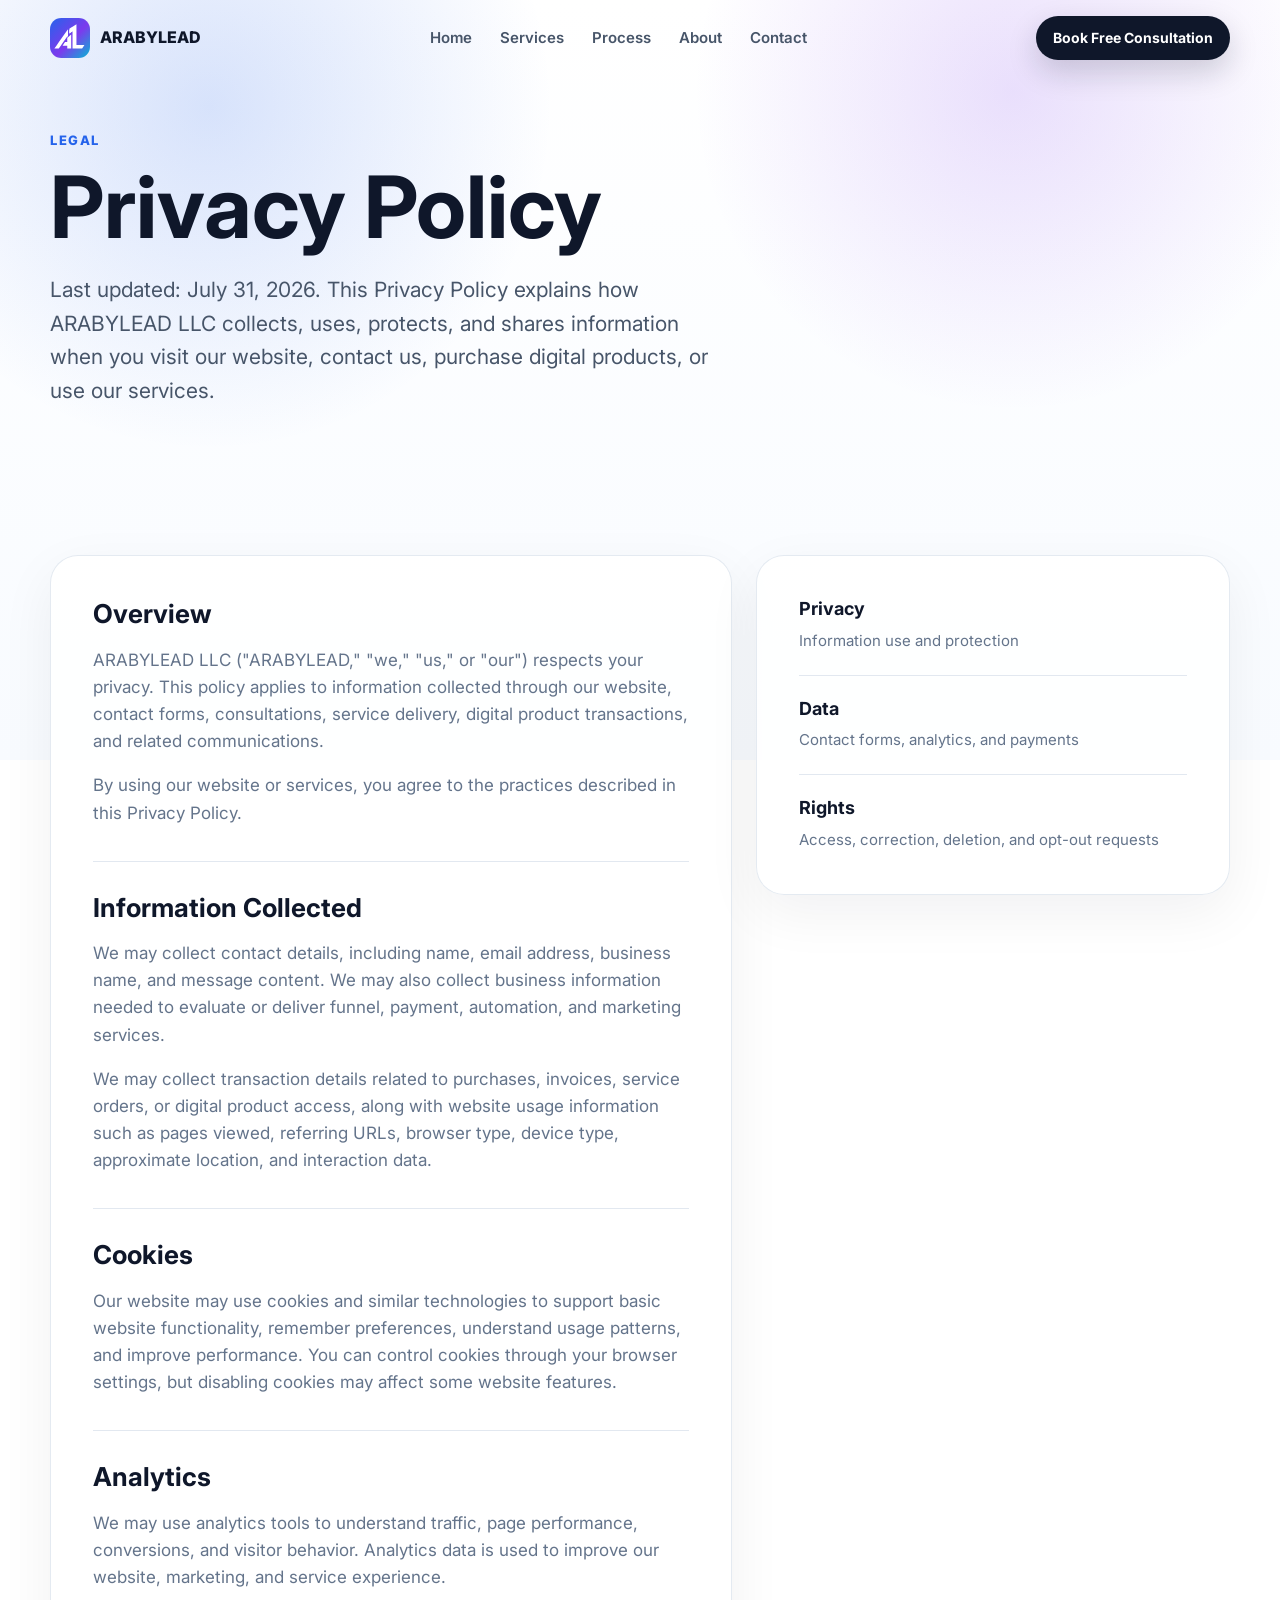
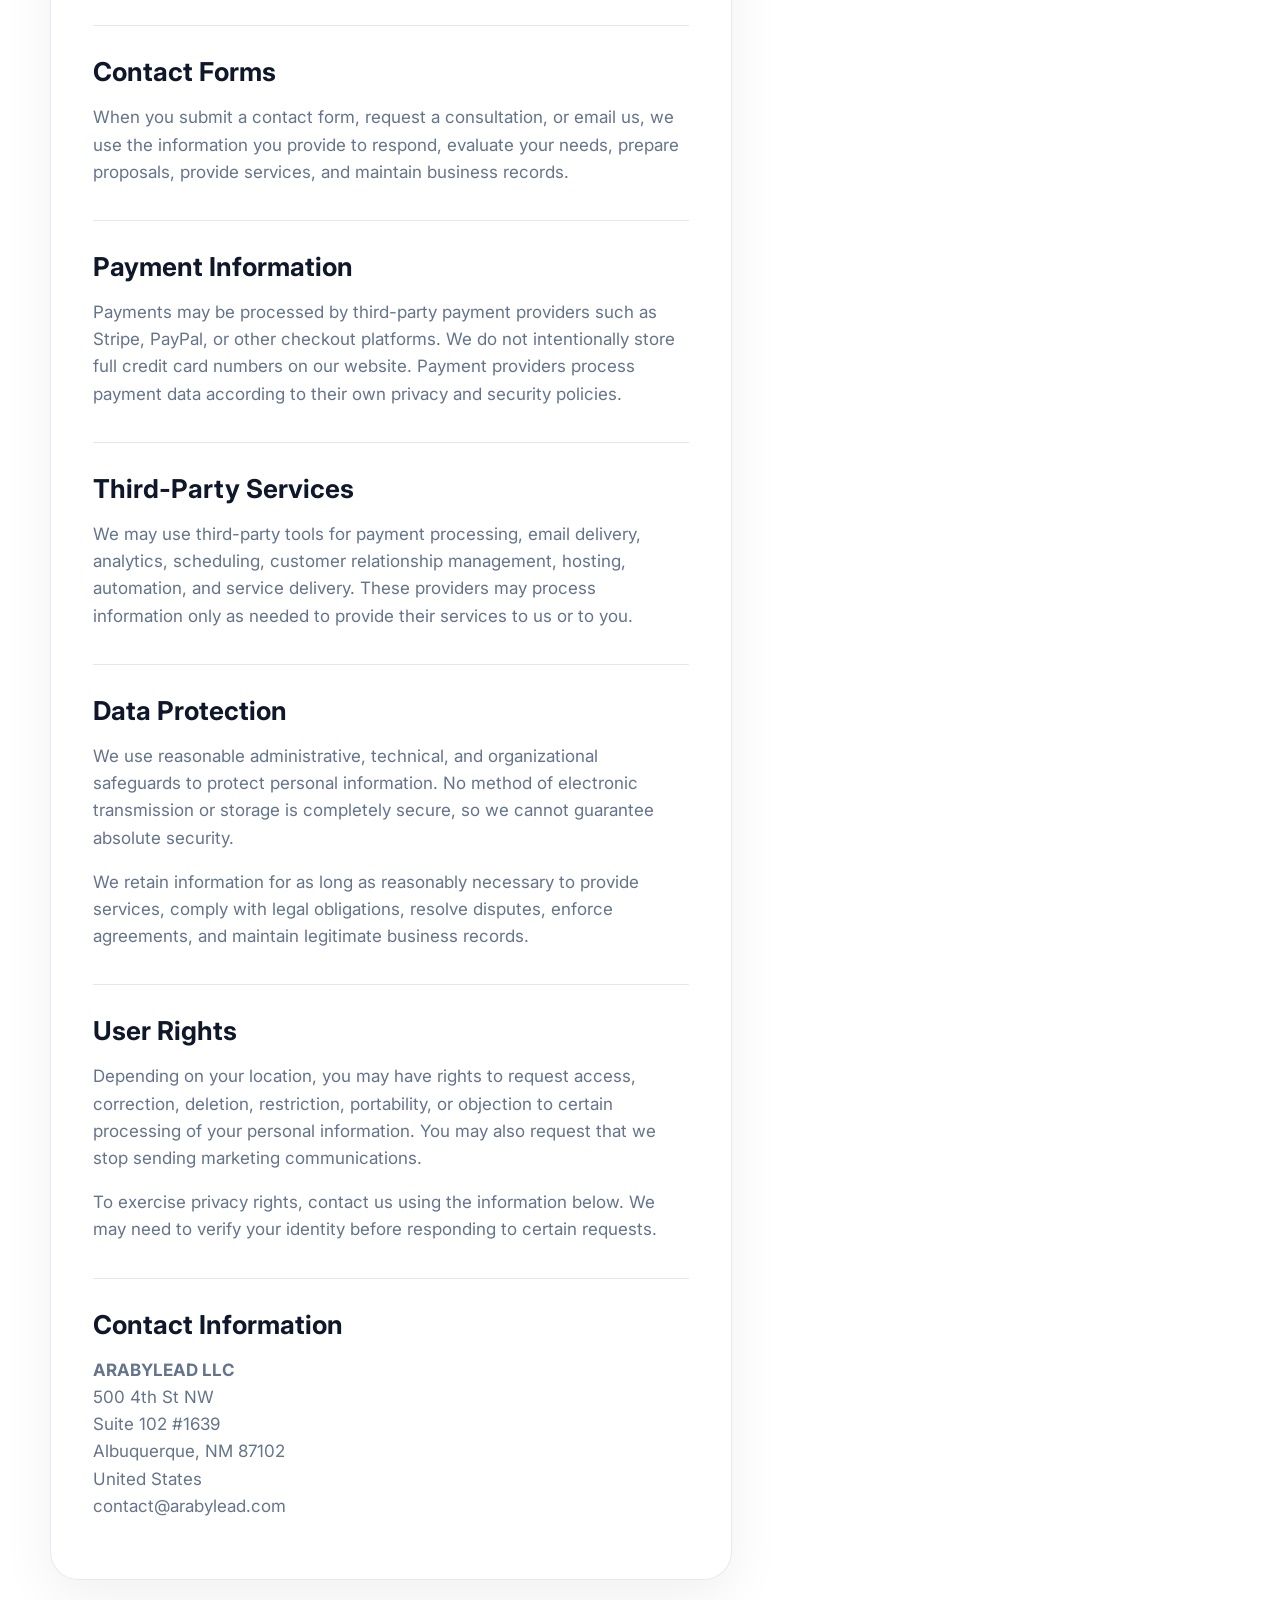
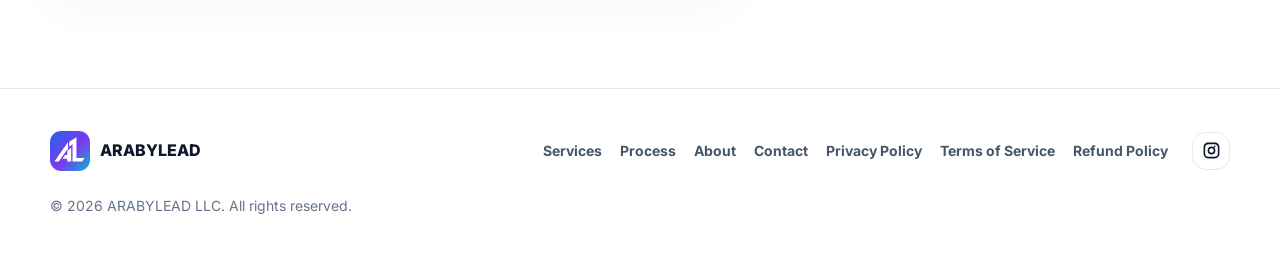
==== privacy.html @ 1fb31f9d "Add files via upload" ====
<!DOCTYPE html>
<html lang="en">
<head>
  <meta charset="UTF-8">
  <meta name="viewport" content="width=device-width, initial-scale=1.0">
  <title>Privacy Policy | ARABYLEAD LLC</title>
  <meta name="description" content="Read the ARABYLEAD LLC Privacy Policy, including how we collect, use, protect, and share information related to digital services, contact forms, analytics, cookies, and payments.">
  <meta name="robots" content="index, follow">
  <meta name="theme-color" content="#2563EB">
  <link rel="canonical" href="https://arabylead.com/privacy.html">
  <meta property="og:type" content="website">
  <meta property="og:title" content="Privacy Policy | ARABYLEAD LLC">
  <meta property="og:description" content="How ARABYLEAD LLC collects, uses, and protects information for website visitors, clients, and customers.">
  <meta property="og:url" content="https://arabylead.com/privacy.html">
  <meta property="og:site_name" content="ARABYLEAD LLC">
  <meta property="og:image" content="https://arabylead.com/assets/og-image.svg">
  <meta name="twitter:card" content="summary_large_image">
  <meta name="twitter:title" content="Privacy Policy | ARABYLEAD LLC">
  <meta name="twitter:description" content="Information about privacy, cookies, analytics, forms, payments, third-party services, and user rights.">
  <meta name="twitter:image" content="https://arabylead.com/assets/og-image.svg">
  <link rel="preconnect" href="https://fonts.googleapis.com">
  <link rel="preconnect" href="https://fonts.gstatic.com" crossorigin>
  <link href="https://fonts.googleapis.com/css2?family=Inter:wght@400;500;600;700;800&display=swap" rel="stylesheet">
  <link rel="icon" href="assets/favicon.svg" type="image/svg+xml">
  <link rel="stylesheet" href="css/style.css">
  <link rel="stylesheet" href="css/legal.css">
</head>
<body>
  <div class="loader" aria-hidden="true"><div class="loader-mark"><span></span><span></span><span></span></div></div>
  <header class="site-header" id="top">
    <nav class="navbar" aria-label="Primary navigation">
      <a class="brand" href="index.html#home" aria-label="ARABYLEAD LLC home">
        <span class="brand-icon" aria-hidden="true"><img src="assets/logo.svg" alt="" width="40" height="40"></span>
        <span>ARABYLEAD</span>
      </a>
      <button class="nav-toggle" type="button" aria-label="Open menu" aria-expanded="false"><span></span><span></span><span></span></button>
      <div class="nav-menu">
        <a href="index.html#home">Home</a>
        <a href="index.html#services">Services</a>
        <a href="index.html#process">Process</a>
        <a href="index.html#about">About</a>
        <a href="index.html#contact">Contact</a>
      </div>
      <a class="nav-cta btn-ripple" href="index.html#contact">Book Free Consultation</a>
    </nav>
  </header>

  <main>
    <section class="hero section-shell legal-hero" id="privacy">
      <div class="hero-bg" aria-hidden="true"></div>
      <div class="hero-content reveal">
        <p class="eyebrow">Legal</p>
        <h1>Privacy Policy</h1>
        <p class="hero-copy">Last updated: July 31, 2026. This Privacy Policy explains how ARABYLEAD LLC collects, uses, protects, and shares information when you visit our website, contact us, purchase digital products, or use our services.</p>
      </div>
    </section>

    <section class="section section-shell about-split" aria-label="Privacy Policy content">
      <article class="about-panel reveal legal-copy">
        <section>
          <h2>Overview</h2>
          <p>ARABYLEAD LLC ("ARABYLEAD," "we," "us," or "our") respects your privacy. This policy applies to information collected through our website, contact forms, consultations, service delivery, digital product transactions, and related communications.</p>
          <p>By using our website or services, you agree to the practices described in this Privacy Policy.</p>
        </section>
        <section>
          <h2>Information Collected</h2>
          <p>We may collect contact details, including name, email address, business name, and message content. We may also collect business information needed to evaluate or deliver funnel, payment, automation, and marketing services.</p>
          <p>We may collect transaction details related to purchases, invoices, service orders, or digital product access, along with website usage information such as pages viewed, referring URLs, browser type, device type, approximate location, and interaction data.</p>
        </section>
        <section>
          <h2>Cookies</h2>
          <p>Our website may use cookies and similar technologies to support basic website functionality, remember preferences, understand usage patterns, and improve performance. You can control cookies through your browser settings, but disabling cookies may affect some website features.</p>
        </section>
        <section>
          <h2>Analytics</h2>
          <p>We may use analytics tools to understand traffic, page performance, conversions, and visitor behavior. Analytics data is used to improve our website, marketing, and service experience.</p>
        </section>
        <section>
          <h2>Contact Forms</h2>
          <p>When you submit a contact form, request a consultation, or email us, we use the information you provide to respond, evaluate your needs, prepare proposals, provide services, and maintain business records.</p>
        </section>
        <section>
          <h2>Payment Information</h2>
          <p>Payments may be processed by third-party payment providers such as Stripe, PayPal, or other checkout platforms. We do not intentionally store full credit card numbers on our website. Payment providers process payment data according to their own privacy and security policies.</p>
        </section>
        <section>
          <h2>Third-Party Services</h2>
          <p>We may use third-party tools for payment processing, email delivery, analytics, scheduling, customer relationship management, hosting, automation, and service delivery. These providers may process information only as needed to provide their services to us or to you.</p>
        </section>
        <section>
          <h2>Data Protection</h2>
          <p>We use reasonable administrative, technical, and organizational safeguards to protect personal information. No method of electronic transmission or storage is completely secure, so we cannot guarantee absolute security.</p>
          <p>We retain information for as long as reasonably necessary to provide services, comply with legal obligations, resolve disputes, enforce agreements, and maintain legitimate business records.</p>
        </section>
        <section>
          <h2>User Rights</h2>
          <p>Depending on your location, you may have rights to request access, correction, deletion, restriction, portability, or objection to certain processing of your personal information. You may also request that we stop sending marketing communications.</p>
          <p>To exercise privacy rights, contact us using the information below. We may need to verify your identity before responding to certain requests.</p>
        </section>
        <section>
          <h2>Contact Information</h2>
          <p><strong>ARABYLEAD LLC</strong><br>500 4th St NW<br>Suite 102 #1639<br>Albuquerque, NM 87102<br>United States<br><a href="mailto:contact@arabylead.com">contact@arabylead.com</a></p>
        </section>
      </article>
      <aside class="about-panel reveal legal-summary" aria-label="Privacy Policy summary">
        <div><strong>Privacy</strong><span>Information use and protection</span></div>
        <div><strong>Data</strong><span>Contact forms, analytics, and payments</span></div>
        <div><strong>Rights</strong><span>Access, correction, deletion, and opt-out requests</span></div>
      </aside>
    </section>
  </main>

  <footer class="footer">
    <div class="section-shell footer-inner">
      <a class="brand" href="index.html#home" aria-label="ARABYLEAD LLC home">
        <span class="brand-icon" aria-hidden="true"><img src="assets/logo.svg" alt="" width="40" height="40"></span>
        <span>ARABYLEAD</span>
      </a>
      <div class="footer-links" aria-label="Footer navigation">
        <a href="index.html#services">Services</a><a href="index.html#process">Process</a><a href="index.html#about">About</a><a href="index.html#contact">Contact</a><a href="privacy.html">Privacy Policy</a><a href="terms.html">Terms of Service</a><a href="refund.html">Refund Policy</a>
      </div>
      <div class="social-links" aria-label="Social links">
        <a href="https://www.instagram.com/arabylead" aria-label="Instagram" target="_blank" rel="noopener noreferrer"><svg viewBox="0 0 24 24" aria-hidden="true"><path d="M7.8 2h8.4C19.4 2 22 4.6 22 7.8v8.4c0 3.2-2.6 5.8-5.8 5.8H7.8C4.6 22 2 19.4 2 16.2V7.8C2 4.6 4.6 2 7.8 2Zm0 2C5.7 4 4 5.7 4 7.8v8.4C4 18.3 5.7 20 7.8 20h8.4c2.1 0 3.8-1.7 3.8-3.8V7.8C20 5.7 18.3 4 16.2 4H7.8Zm4.2 3.1a4.9 4.9 0 1 1 0 9.8 4.9 4.9 0 0 1 0-9.8Zm0 2a2.9 2.9 0 1 0 0 5.8 2.9 2.9 0 0 0 0-5.8Zm5.2-2.4a1.1 1.1 0 1 1-2.2 0 1.1 1.1 0 0 1 2.2 0Z" fill="currentColor"/></svg></a>
      </div>
      <p class="copyright">&copy; <span id="year"></span> ARABYLEAD LLC. All rights reserved.</p>
    </div>
  </footer>
  <button class="back-to-top" type="button" aria-label="Back to top">↑</button>
  <script src="js/script.js" defer></script>
</body>
</html>
---- css/style.css ----
:root{--primary:#2563eb;--secondary:#7c3aed;--accent:#06b6d4;--dark:#0f172a;--text:#334155;--muted:#64748b;--line:#e2e8f0;--soft:#f8fafc;--white:#fff;--shadow:0 24px 70px rgba(15,23,42,.12);--radius:24px;--max:1180px}*{box-sizing:border-box}html{scroll-behavior:smooth}body{margin:0;font-family:Inter,system-ui,-apple-system,Segoe UI,sans-serif;color:var(--text);background:#fff;line-height:1.6;overflow-x:hidden}body.no-scroll{overflow:hidden}a{color:inherit;text-decoration:none}img,svg{max-width:100%;display:block}button,input,textarea{font:inherit}.loader{position:fixed;inset:0;z-index:9999;display:grid;place-items:center;background:radial-gradient(circle at 50% 40%,#eff6ff,#fff 58%);transition:opacity .5s ease,visibility .5s ease}.loader.hidden{opacity:0;visibility:hidden}.loader-mark{display:flex;gap:9px}.loader-mark span{width:12px;height:12px;border-radius:999px;background:linear-gradient(135deg,var(--primary),var(--secondary));animation:loaderPulse .75s ease-in-out infinite alternate}.loader-mark span:nth-child(2){animation-delay:.15s}.loader-mark span:nth-child(3){animation-delay:.3s}@keyframes loaderPulse{to{transform:translateY(-12px);opacity:.45}}.section-shell{width:min(var(--max),calc(100% - 40px));margin-inline:auto}.site-header{position:fixed;top:0;left:0;right:0;z-index:1000;padding:16px 0;transition:padding .25s ease,background .25s ease,box-shadow .25s ease}.site-header.scrolled{padding:10px 0;background:rgba(255,255,255,.82);backdrop-filter:blur(18px);box-shadow:0 10px 35px rgba(15,23,42,.08)}.navbar{width:min(var(--max),calc(100% - 40px));margin:auto;display:flex;align-items:center;justify-content:space-between;gap:22px}.brand{display:inline-flex;align-items:center;gap:10px;font-weight:800;color:var(--dark);letter-spacing:0}.brand-icon{width:40px;height:40px;flex:0 0 40px}.nav-menu{display:flex;align-items:center;gap:28px;color:#475569;font-size:15px;font-weight:600}.nav-menu a{position:relative}.nav-menu a:after{content:"";position:absolute;left:0;right:0;bottom:-8px;height:2px;border-radius:999px;background:linear-gradient(90deg,var(--primary),var(--accent));transform:scaleX(0);transform-origin:left;transition:transform .2s ease}.nav-menu a:hover:after,.nav-menu a.active:after{transform:scaleX(1)}.nav-cta{padding:11px 17px;border-radius:999px;background:var(--dark);color:#fff;font-weight:700;font-size:14px;box-shadow:0 12px 30px rgba(15,23,42,.18)}.nav-toggle{display:none;width:44px;height:44px;border:1px solid var(--line);border-radius:14px;background:#fff;align-items:center;justify-content:center;flex-direction:column;gap:5px}.nav-toggle span{width:18px;height:2px;background:var(--dark);border-radius:99px;transition:.2s ease}.hero{position:relative;min-height:100vh;display:grid;grid-template-columns:minmax(0,1fr) minmax(360px,.88fr);align-items:center;gap:48px;padding:130px 0 70px}.hero-bg{position:absolute;inset:0 -10vw auto;min-height:760px;background:radial-gradient(circle at 20% 14%,rgba(37,99,235,.18),transparent 26%),radial-gradient(circle at 76% 12%,rgba(124,58,237,.16),transparent 25%),linear-gradient(180deg,#fff 0%,#f8fbff 100%);z-index:-1}.eyebrow{margin:0 0 14px;color:var(--primary);font-size:13px;font-weight:800;text-transform:uppercase;letter-spacing:.12em}.hero h1,.section-heading h2,.about-panel h2,.contact-copy h2{margin:0;color:var(--dark);line-height:.98;letter-spacing:0}.hero h1{font-size:clamp(46px,8vw,86px);max-width:780px}.hero-copy{max-width:660px;margin:24px 0 0;font-size:clamp(18px,2vw,21px);color:#475569}.hero-actions{display:flex;flex-wrap:wrap;gap:14px;margin-top:34px}.button{position:relative;overflow:hidden;display:inline-flex;align-items:center;justify-content:center;min-height:52px;padding:14px 22px;border-radius:999px;border:0;font-weight:800;cursor:pointer;transition:transform .2s ease,box-shadow .2s ease}.button:hover{transform:translateY(-2px)}.button-primary{color:#fff;background:linear-gradient(135deg,var(--primary),var(--secondary));box-shadow:0 18px 35px rgba(37,99,235,.28)}.button-secondary{color:var(--dark);background:rgba(255,255,255,.76);border:1px solid rgba(148,163,184,.36);backdrop-filter:blur(14px)}.ripple{position:absolute;border-radius:50%;background:rgba(255,255,255,.45);transform:scale(0);animation:ripple .6s linear;pointer-events:none}@keyframes ripple{to{transform:scale(4);opacity:0}}.hero-metrics{display:grid;grid-template-columns:repeat(3,1fr);gap:12px;margin-top:42px;max-width:590px}.hero-metrics div,.stats-panel div{padding:18px;border:1px solid rgba(226,232,240,.8);border-radius:20px;background:rgba(255,255,255,.72);box-shadow:0 14px 38px rgba(15,23,42,.06);backdrop-filter:blur(18px)}.hero-metrics strong,.stats-panel strong{display:block;color:var(--dark);font-size:30px;line-height:1}.hero-metrics strong:after,.stats-panel strong:after{content:"+"}.hero-metrics span,.stats-panel span{display:block;margin-top:8px;color:var(--muted);font-size:13px;font-weight:700}.floating-illustration{filter:drop-shadow(0 30px 70px rgba(15,23,42,.12));animation:float 6s ease-in-out infinite}.orbit-one{animation:orbitOne 5.8s ease-in-out infinite}.orbit-two{animation:orbitTwo 6.4s ease-in-out infinite}@keyframes float{50%{transform:translateY(-18px)}}@keyframes orbitOne{50%{transform:translate(12px,-10px)}}@keyframes orbitTwo{50%{transform:translate(-12px,12px)}}.section{padding:108px 0}.section-heading{text-align:center;max-width:760px;margin:0 auto 52px}.section-heading h2,.about-panel h2,.contact-copy h2{font-size:clamp(34px,5vw,56px)}.section-heading p{margin:18px auto 0;color:var(--muted);font-size:18px}.card-grid,.feature-grid{display:grid;grid-template-columns:repeat(3,1fr);gap:22px}.service-card,.feature-card,.timeline-card,.contact-form,.about-panel,.stats-panel{border:1px solid rgba(226,232,240,.9);background:rgba(255,255,255,.86);box-shadow:0 18px 55px rgba(15,23,42,.06)}.service-card{position:relative;overflow:hidden;padding:28px;border-radius:var(--radius);transition:transform .25s ease,border-color .25s ease,box-shadow .25s ease}.service-card:before{content:"";position:absolute;inset:0;background:linear-gradient(135deg,rgba(37,99,235,.08),rgba(124,58,237,.07),rgba(6,182,212,.08));opacity:0;transition:opacity .25s ease}.service-card:hover{transform:translateY(-8px);border-color:rgba(37,99,235,.35);box-shadow:var(--shadow)}.service-card:hover:before{opacity:1}.service-card>*{position:relative}.icon-wrap{width:54px;height:54px;display:grid;place-items:center;border-radius:18px;color:var(--primary);background:#eff6ff}.icon-wrap svg{width:27px;height:27px}.service-card h3,.feature-card h3,.timeline-card h3{margin:22px 0 10px;color:var(--dark);line-height:1.2}.service-card p,.feature-card p,.timeline-card p{margin:0;color:var(--muted)}.process-section,.contact-section{background:linear-gradient(180deg,#f8fafc 0%,#fff 100%)}.timeline{position:relative;display:grid;grid-template-columns:repeat(4,1fr);gap:18px}.timeline:before{content:"";position:absolute;left:9%;right:9%;top:34px;height:3px;border-radius:99px;background:linear-gradient(90deg,var(--primary),var(--secondary),var(--accent));background-size:200% 100%;animation:lineFlow 4s linear infinite}@keyframes lineFlow{to{background-position:200% 0}}.timeline-card{position:relative;padding:76px 22px 24px;border-radius:22px}.timeline-card span{position:absolute;top:16px;left:22px;width:40px;height:40px;display:grid;place-items:center;border-radius:14px;background:var(--dark);color:#fff;font-size:13px;font-weight:800}.about-split{display:grid;grid-template-columns:1.18fr .82fr;gap:24px;align-items:stretch}.about-panel,.stats-panel{border-radius:28px;padding:42px}.about-panel p{font-size:18px;color:var(--muted)}.stats-panel{display:grid;gap:16px;background:linear-gradient(135deg,#0f172a,#1e1b4b);border:0}.stats-panel div{background:rgba(255,255,255,.08);border-color:rgba(255,255,255,.14);box-shadow:none}.stats-panel strong,.stats-panel span{color:#fff}.feature-grid{grid-template-columns:repeat(3,1fr)}.feature-card{padding:24px;border-radius:22px;transition:transform .2s ease,box-shadow .2s ease}.feature-card:hover{transform:translateY(-6px);box-shadow:var(--shadow)}.feature-card span{display:grid;place-items:center;width:34px;height:34px;border-radius:12px;background:#ecfeff;color:#0891b2;font-weight:900}.faq-list{max-width:850px;margin:auto;border:1px solid var(--line);border-radius:26px;overflow:hidden;background:#fff;box-shadow:0 20px 50px rgba(15,23,42,.06)}.faq-item+.faq-item{border-top:1px solid var(--line)}.faq-item button{width:100%;display:flex;justify-content:space-between;align-items:center;gap:18px;padding:24px;background:#fff;border:0;color:var(--dark);font-weight:800;text-align:left;cursor:pointer}.faq-item button span{font-size:24px;color:var(--primary);transition:transform .2s ease}.faq-item.open button span{transform:rotate(45deg)}.faq-answer{max-height:0;overflow:hidden;transition:max-height .25s ease}.faq-answer p{margin:0;padding:0 24px 24px;color:var(--muted)}.contact-grid{display:grid;grid-template-columns:.9fr 1.1fr;gap:34px;align-items:start}.contact-copy p{font-size:18px;color:var(--muted)}address{margin-top:28px;padding:24px;border-radius:22px;background:#fff;border:1px solid var(--line);font-style:normal;color:#475569;box-shadow:0 18px 50px rgba(15,23,42,.06)}address strong{color:var(--dark)}.contact-form{display:grid;gap:12px;border-radius:28px;padding:30px}.contact-form label{font-weight:800;color:var(--dark);font-size:14px}.contact-form input,.contact-form textarea{width:100%;border:1px solid var(--line);border-radius:16px;padding:15px 16px;color:var(--dark);background:#f8fafc;outline:0;transition:border-color .2s ease,box-shadow .2s ease,background .2s ease}.contact-form input:focus,.contact-form textarea:focus{border-color:rgba(37,99,235,.7);background:#fff;box-shadow:0 0 0 4px rgba(37,99,235,.12)}.contact-form textarea{resize:vertical}.contact-form button{margin-top:8px}.footer{padding:42px 0;border-top:1px solid var(--line);background:#fff}.footer-inner{display:grid;grid-template-columns:1fr auto auto;gap:24px;align-items:center}.footer-links,.social-links{display:flex;align-items:center;gap:18px}.footer-links a{font-weight:700;color:#475569;font-size:14px}.social-links a{width:38px;height:38px;display:grid;place-items:center;border:1px solid var(--line);border-radius:14px;color:var(--dark);transition:.2s ease}.social-links a:hover{transform:translateY(-3px);color:var(--primary);border-color:rgba(37,99,235,.35)}.social-links svg{width:19px;height:19px}.copyright{grid-column:1/-1;margin:0;color:var(--muted);font-size:14px}.back-to-top{position:fixed;right:22px;bottom:22px;z-index:900;width:46px;height:46px;border:0;border-radius:16px;background:var(--dark);color:#fff;font-size:22px;box-shadow:0 15px 35px rgba(15,23,42,.2);cursor:pointer;opacity:0;visibility:hidden;transform:translateY(12px);transition:.2s ease}.back-to-top.visible{opacity:1;visibility:visible;transform:translateY(0)}.reveal{opacity:0;transform:translateY(28px);transition:opacity .7s ease,transform .7s ease}.reveal.visible{opacity:1;transform:translateY(0)}@media (max-width:980px){.nav-cta{display:none}.nav-toggle{display:flex}.nav-menu{position:fixed;top:72px;left:20px;right:20px;display:grid;gap:6px;padding:16px;border:1px solid var(--line);border-radius:22px;background:rgba(255,255,255,.96);box-shadow:var(--shadow);transform:translateY(-12px);opacity:0;visibility:hidden;transition:.2s ease}.nav-menu.open{transform:translateY(0);opacity:1;visibility:visible}.nav-menu a{padding:12px}.hero{grid-template-columns:1fr;min-height:auto;padding-top:120px}.hero-visual{max-width:620px;margin:auto}.card-grid,.feature-grid,.timeline,.contact-grid,.about-split{grid-template-columns:1fr 1fr}.timeline:before{display:none}.footer-inner{grid-template-columns:1fr}.footer-links,.social-links{flex-wrap:wrap}}@media (max-width:680px){.section-shell,.navbar{width:min(100% - 28px,var(--max))}.hero{gap:30px;padding-bottom:52px}.hero h1{font-size:44px}.hero-metrics,.card-grid,.feature-grid,.timeline,.contact-grid,.about-split{grid-template-columns:1fr}.section{padding:76px 0}.section-heading{margin-bottom:34px}.section-heading h2,.about-panel h2,.contact-copy h2{font-size:34px}.about-panel,.stats-panel,.contact-form{padding:24px;border-radius:22px}.hero-actions .button{width:100%}.hero-metrics div{padding:16px}.floating-illustration{max-height:410px}.footer-links{gap:14px}.copyright{font-size:13px}}@media (prefers-reduced-motion:reduce){*,*:before,*:after{animation-duration:.01ms!important;animation-iteration-count:1!important;scroll-behavior:auto!important;transition-duration:.01ms!important}.reveal{opacity:1;transform:none}}
---- css/legal.css ----
.legal-hero{min-height:auto;grid-template-columns:1fr;padding-bottom:40px}.legal-copy section+section{margin-top:34px;padding-top:30px;border-top:1px solid var(--line)}.legal-copy h2{font-size:26px;line-height:1.2;margin-top:0;margin-bottom:12px}.legal-copy p{font-size:17px}.legal-summary{align-self:start}.legal-summary div+div{margin-top:22px;padding-top:22px;border-top:1px solid var(--line)}.legal-summary strong{display:block;color:var(--dark);font-size:18px;line-height:1.25}.legal-summary span{display:block;margin-top:8px;color:var(--muted);font-size:15px}@media (max-width:680px){.legal-copy h2{font-size:23px}.legal-copy p{font-size:16px}.legal-hero{padding-bottom:30px}}
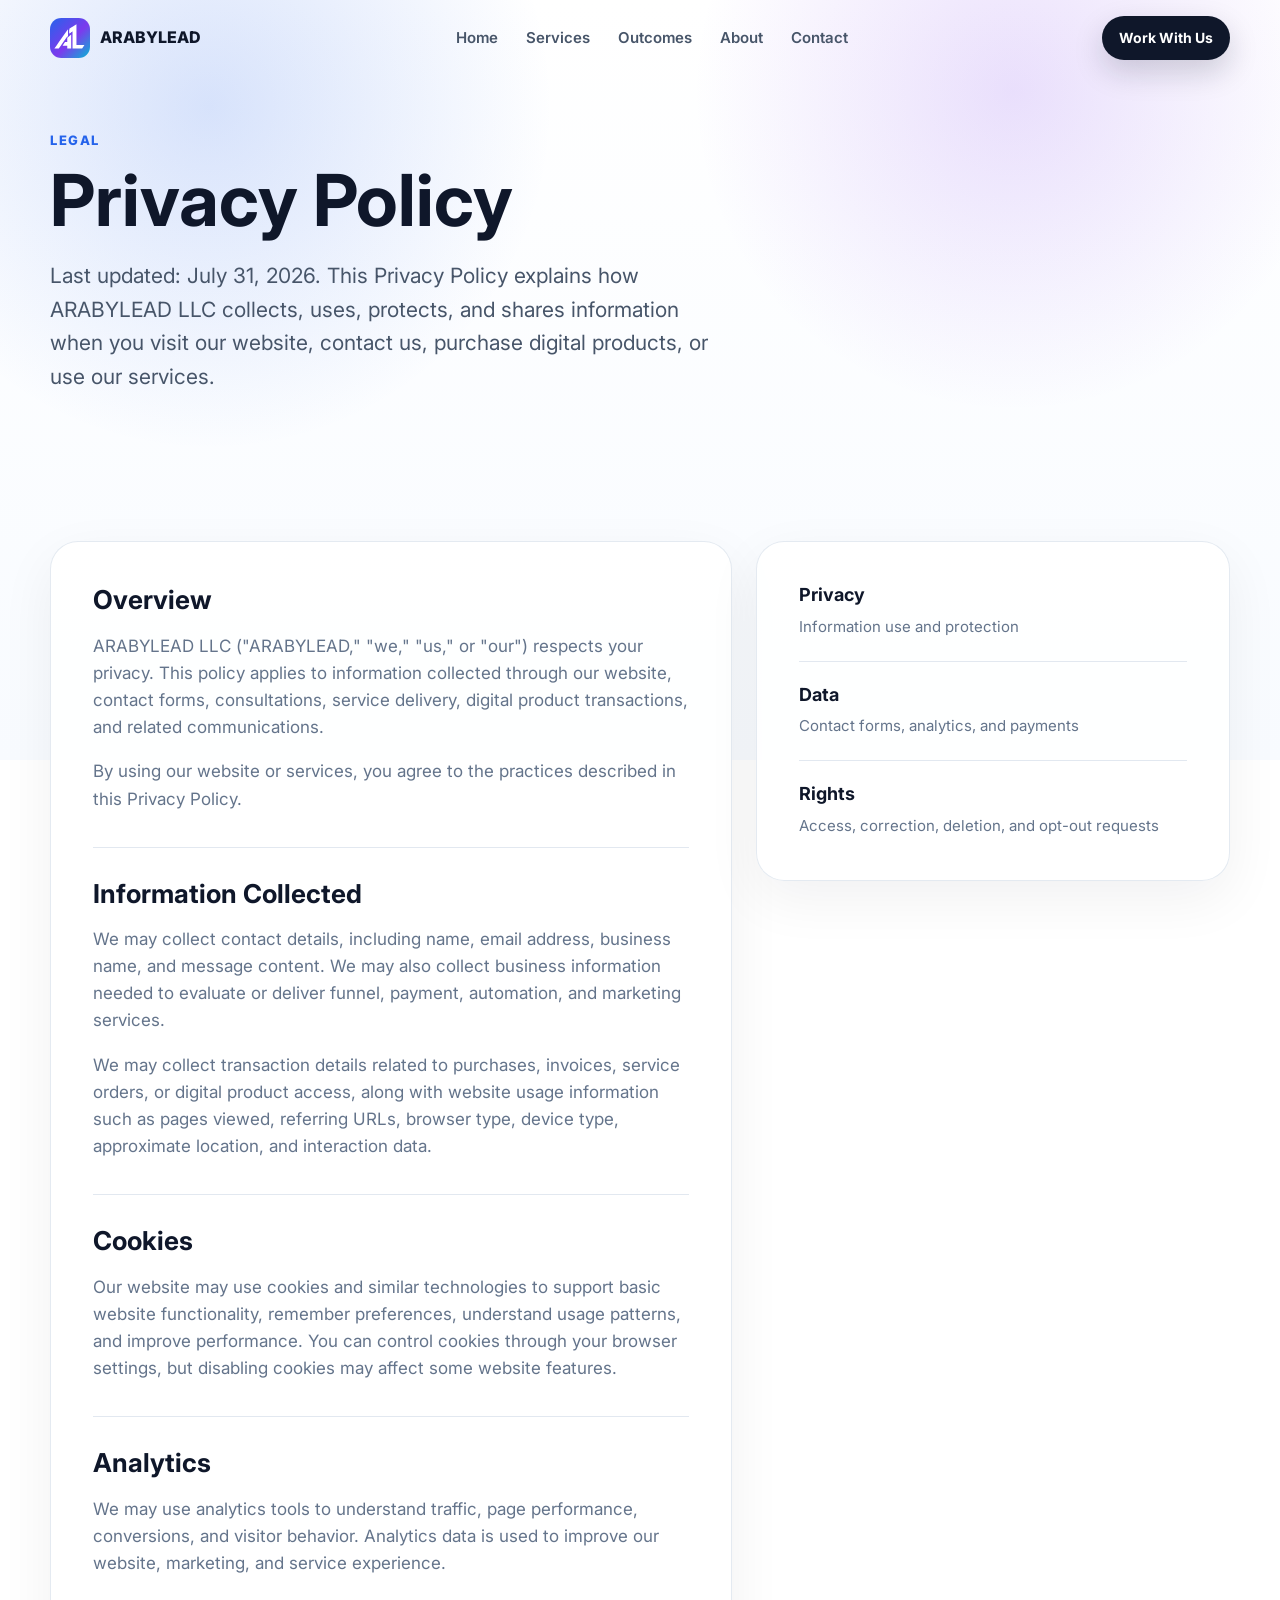
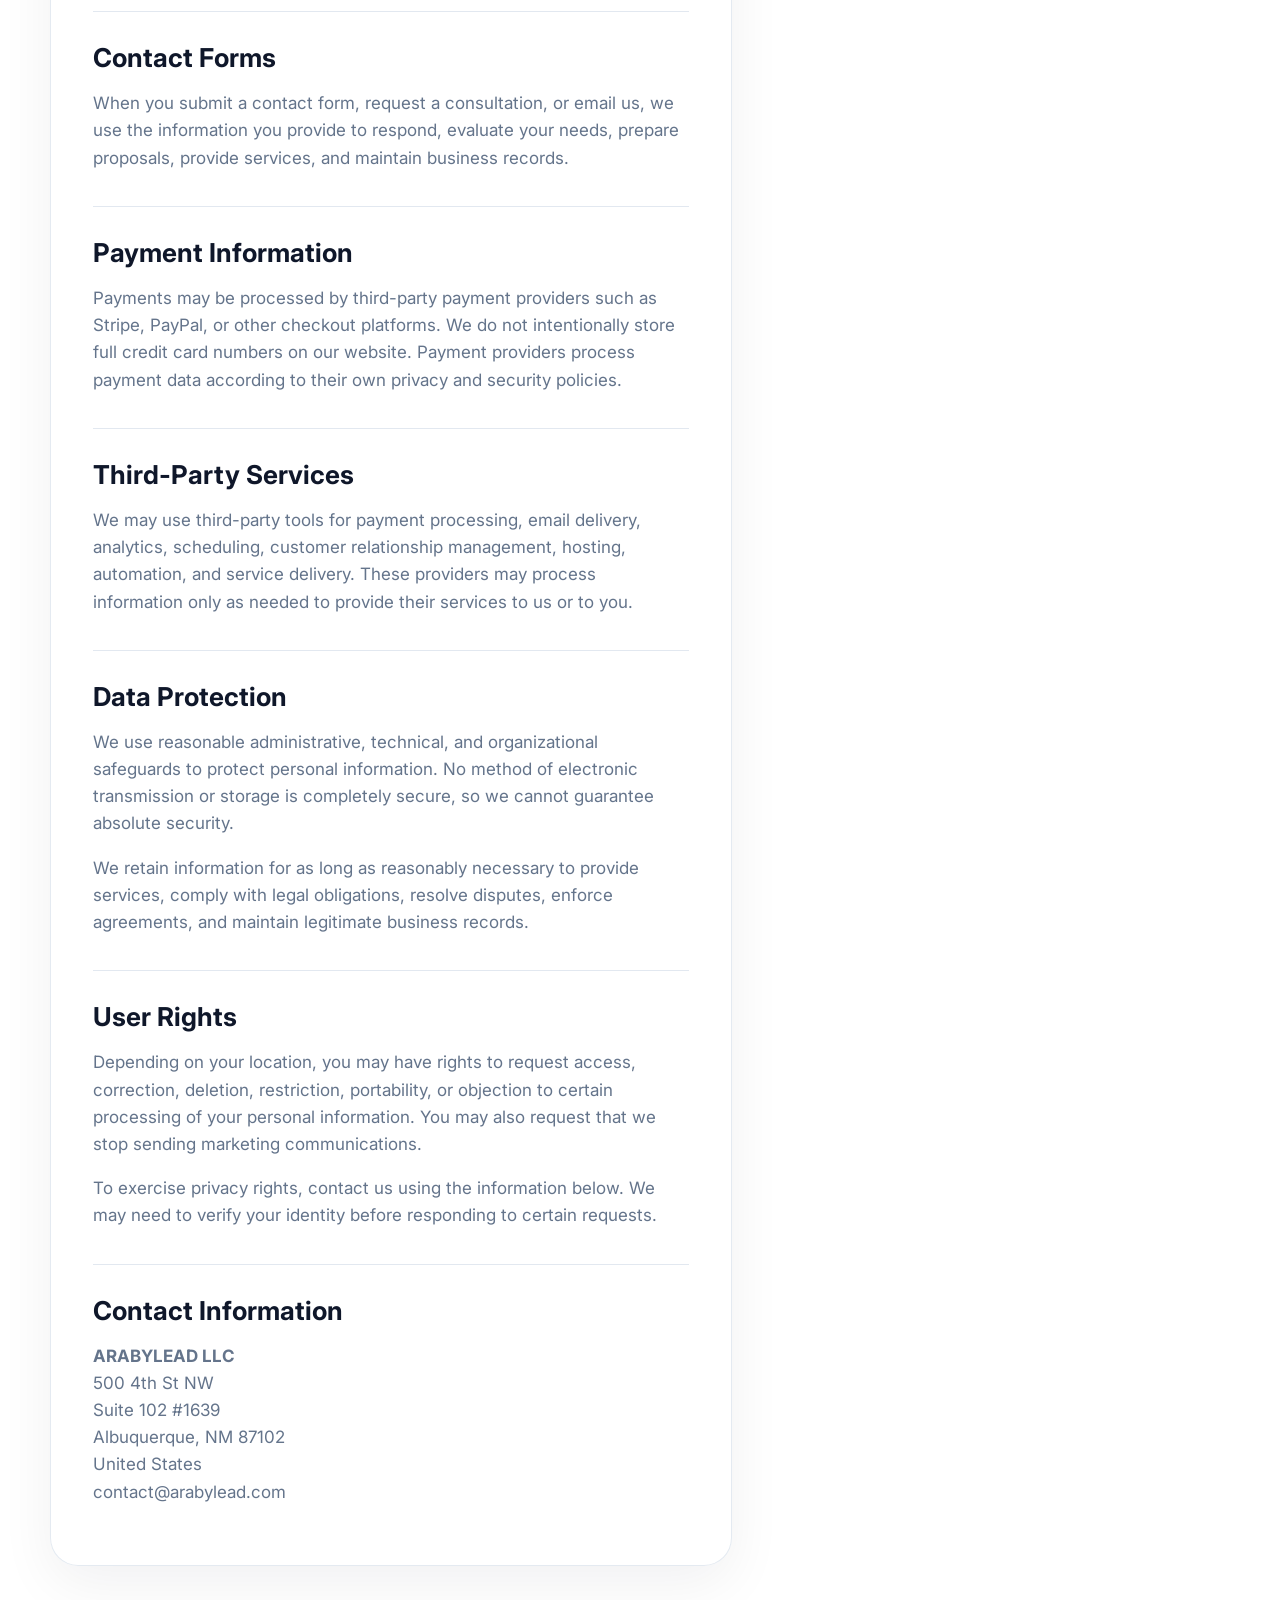
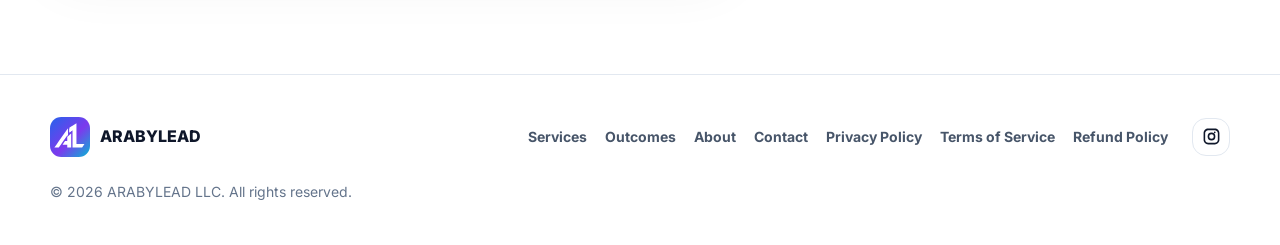
==== commit 1eada4bb: "fix/stripe-checkout-loading" ====
--- a/privacy.html
+++ b/privacy.html
@@ -37,11 +37,11 @@
       <div class="nav-menu">
         <a href="index.html#home">Home</a>
         <a href="index.html#services">Services</a>
-        <a href="index.html#process">Process</a>
+        <a href="index.html#outcomes">Outcomes</a>
         <a href="index.html#about">About</a>
         <a href="index.html#contact">Contact</a>
       </div>
-      <a class="nav-cta btn-ripple" href="index.html#contact">Book Free Consultation</a>
+      <a class="nav-cta btn-ripple" href="index.html#contact">Work With Us</a>
     </nav>
   </header>
 
@@ -117,7 +117,7 @@
         <span>ARABYLEAD</span>
       </a>
       <div class="footer-links" aria-label="Footer navigation">
-        <a href="index.html#services">Services</a><a href="index.html#process">Process</a><a href="index.html#about">About</a><a href="index.html#contact">Contact</a><a href="privacy.html">Privacy Policy</a><a href="terms.html">Terms of Service</a><a href="refund.html">Refund Policy</a>
+        <a href="index.html#services">Services</a><a href="index.html#outcomes">Outcomes</a><a href="index.html#about">About</a><a href="index.html#contact">Contact</a><a href="privacy.html">Privacy Policy</a><a href="terms.html">Terms of Service</a><a href="refund.html">Refund Policy</a>
       </div>
       <div class="social-links" aria-label="Social links">
         <a href="https://www.instagram.com/arabylead" aria-label="Instagram" target="_blank" rel="noopener noreferrer"><svg viewBox="0 0 24 24" aria-hidden="true"><path d="M7.8 2h8.4C19.4 2 22 4.6 22 7.8v8.4c0 3.2-2.6 5.8-5.8 5.8H7.8C4.6 22 2 19.4 2 16.2V7.8C2 4.6 4.6 2 7.8 2Zm0 2C5.7 4 4 5.7 4 7.8v8.4C4 18.3 5.7 20 7.8 20h8.4c2.1 0 3.8-1.7 3.8-3.8V7.8C20 5.7 18.3 4 16.2 4H7.8Zm4.2 3.1a4.9 4.9 0 1 1 0 9.8 4.9 4.9 0 0 1 0-9.8Zm0 2a2.9 2.9 0 1 0 0 5.8 2.9 2.9 0 0 0 0-5.8Zm5.2-2.4a1.1 1.1 0 1 1-2.2 0 1.1 1.1 0 0 1 2.2 0Z" fill="currentColor"/></svg></a>
--- a/css/style.css
+++ b/css/style.css
@@ -1 +1 @@
-:root{--primary:#2563eb;--secondary:#7c3aed;--accent:#06b6d4;--dark:#0f172a;--text:#334155;--muted:#64748b;--line:#e2e8f0;--soft:#f8fafc;--white:#fff;--shadow:0 24px 70px rgba(15,23,42,.12);--radius:24px;--max:1180px}*{box-sizing:border-box}html{scroll-behavior:smooth}body{margin:0;font-family:Inter,system-ui,-apple-system,Segoe UI,sans-serif;color:var(--text);background:#fff;line-height:1.6;overflow-x:hidden}body.no-scroll{overflow:hidden}a{color:inherit;text-decoration:none}img,svg{max-width:100%;display:block}button,input,textarea{font:inherit}.loader{position:fixed;inset:0;z-index:9999;display:grid;place-items:center;background:radial-gradient(circle at 50% 40%,#eff6ff,#fff 58%);transition:opacity .5s ease,visibility .5s ease}.loader.hidden{opacity:0;visibility:hidden}.loader-mark{display:flex;gap:9px}.loader-mark span{width:12px;height:12px;border-radius:999px;background:linear-gradient(135deg,var(--primary),var(--secondary));animation:loaderPulse .75s ease-in-out infinite alternate}.loader-mark span:nth-child(2){animation-delay:.15s}.loader-mark span:nth-child(3){animation-delay:.3s}@keyframes loaderPulse{to{transform:translateY(-12px);opacity:.45}}.section-shell{width:min(var(--max),calc(100% - 40px));margin-inline:auto}.site-header{position:fixed;top:0;left:0;right:0;z-index:1000;padding:16px 0;transition:padding .25s ease,background .25s ease,box-shadow .25s ease}.site-header.scrolled{padding:10px 0;background:rgba(255,255,255,.82);backdrop-filter:blur(18px);box-shadow:0 10px 35px rgba(15,23,42,.08)}.navbar{width:min(var(--max),calc(100% - 40px));margin:auto;display:flex;align-items:center;justify-content:space-between;gap:22px}.brand{display:inline-flex;align-items:center;gap:10px;font-weight:800;color:var(--dark);letter-spacing:0}.brand-icon{width:40px;height:40px;flex:0 0 40px}.nav-menu{display:flex;align-items:center;gap:28px;color:#475569;font-size:15px;font-weight:600}.nav-menu a{position:relative}.nav-menu a:after{content:"";position:absolute;left:0;right:0;bottom:-8px;height:2px;border-radius:999px;background:linear-gradient(90deg,var(--primary),var(--accent));transform:scaleX(0);transform-origin:left;transition:transform .2s ease}.nav-menu a:hover:after,.nav-menu a.active:after{transform:scaleX(1)}.nav-cta{padding:11px 17px;border-radius:999px;background:var(--dark);color:#fff;font-weight:700;font-size:14px;box-shadow:0 12px 30px rgba(15,23,42,.18)}.nav-toggle{display:none;width:44px;height:44px;border:1px solid var(--line);border-radius:14px;background:#fff;align-items:center;justify-content:center;flex-direction:column;gap:5px}.nav-toggle span{width:18px;height:2px;background:var(--dark);border-radius:99px;transition:.2s ease}.hero{position:relative;min-height:100vh;display:grid;grid-template-columns:minmax(0,1fr) minmax(360px,.88fr);align-items:center;gap:48px;padding:130px 0 70px}.hero-bg{position:absolute;inset:0 -10vw auto;min-height:760px;background:radial-gradient(circle at 20% 14%,rgba(37,99,235,.18),transparent 26%),radial-gradient(circle at 76% 12%,rgba(124,58,237,.16),transparent 25%),linear-gradient(180deg,#fff 0%,#f8fbff 100%);z-index:-1}.eyebrow{margin:0 0 14px;color:var(--primary);font-size:13px;font-weight:800;text-transform:uppercase;letter-spacing:.12em}.hero h1,.section-heading h2,.about-panel h2,.contact-copy h2{margin:0;color:var(--dark);line-height:.98;letter-spacing:0}.hero h1{font-size:clamp(46px,8vw,86px);max-width:780px}.hero-copy{max-width:660px;margin:24px 0 0;font-size:clamp(18px,2vw,21px);color:#475569}.hero-actions{display:flex;flex-wrap:wrap;gap:14px;margin-top:34px}.button{position:relative;overflow:hidden;display:inline-flex;align-items:center;justify-content:center;min-height:52px;padding:14px 22px;border-radius:999px;border:0;font-weight:800;cursor:pointer;transition:transform .2s ease,box-shadow .2s ease}.button:hover{transform:translateY(-2px)}.button-primary{color:#fff;background:linear-gradient(135deg,var(--primary),var(--secondary));box-shadow:0 18px 35px rgba(37,99,235,.28)}.button-secondary{color:var(--dark);background:rgba(255,255,255,.76);border:1px solid rgba(148,163,184,.36);backdrop-filter:blur(14px)}.ripple{position:absolute;border-radius:50%;background:rgba(255,255,255,.45);transform:scale(0);animation:ripple .6s linear;pointer-events:none}@keyframes ripple{to{transform:scale(4);opacity:0}}.hero-metrics{display:grid;grid-template-columns:repeat(3,1fr);gap:12px;margin-top:42px;max-width:590px}.hero-metrics div,.stats-panel div{padding:18px;border:1px solid rgba(226,232,240,.8);border-radius:20px;background:rgba(255,255,255,.72);box-shadow:0 14px 38px rgba(15,23,42,.06);backdrop-filter:blur(18px)}.hero-metrics strong,.stats-panel strong{display:block;color:var(--dark);font-size:30px;line-height:1}.hero-metrics strong:after,.stats-panel strong:after{content:"+"}.hero-metrics span,.stats-panel span{display:block;margin-top:8px;color:var(--muted);font-size:13px;font-weight:700}.floating-illustration{filter:drop-shadow(0 30px 70px rgba(15,23,42,.12));animation:float 6s ease-in-out infinite}.orbit-one{animation:orbitOne 5.8s ease-in-out infinite}.orbit-two{animation:orbitTwo 6.4s ease-in-out infinite}@keyframes float{50%{transform:translateY(-18px)}}@keyframes orbitOne{50%{transform:translate(12px,-10px)}}@keyframes orbitTwo{50%{transform:translate(-12px,12px)}}.section{padding:108px 0}.section-heading{text-align:center;max-width:760px;margin:0 auto 52px}.section-heading h2,.about-panel h2,.contact-copy h2{font-size:clamp(34px,5vw,56px)}.section-heading p{margin:18px auto 0;color:var(--muted);font-size:18px}.card-grid,.feature-grid{display:grid;grid-template-columns:repeat(3,1fr);gap:22px}.service-card,.feature-card,.timeline-card,.contact-form,.about-panel,.stats-panel{border:1px solid rgba(226,232,240,.9);background:rgba(255,255,255,.86);box-shadow:0 18px 55px rgba(15,23,42,.06)}.service-card{position:relative;overflow:hidden;padding:28px;border-radius:var(--radius);transition:transform .25s ease,border-color .25s ease,box-shadow .25s ease}.service-card:before{content:"";position:absolute;inset:0;background:linear-gradient(135deg,rgba(37,99,235,.08),rgba(124,58,237,.07),rgba(6,182,212,.08));opacity:0;transition:opacity .25s ease}.service-card:hover{transform:translateY(-8px);border-color:rgba(37,99,235,.35);box-shadow:var(--shadow)}.service-card:hover:before{opacity:1}.service-card>*{position:relative}.icon-wrap{width:54px;height:54px;display:grid;place-items:center;border-radius:18px;color:var(--primary);background:#eff6ff}.icon-wrap svg{width:27px;height:27px}.service-card h3,.feature-card h3,.timeline-card h3{margin:22px 0 10px;color:var(--dark);line-height:1.2}.service-card p,.feature-card p,.timeline-card p{margin:0;color:var(--muted)}.process-section,.contact-section{background:linear-gradient(180deg,#f8fafc 0%,#fff 100%)}.timeline{position:relative;display:grid;grid-template-columns:repeat(4,1fr);gap:18px}.timeline:before{content:"";position:absolute;left:9%;right:9%;top:34px;height:3px;border-radius:99px;background:linear-gradient(90deg,var(--primary),var(--secondary),var(--accent));background-size:200% 100%;animation:lineFlow 4s linear infinite}@keyframes lineFlow{to{background-position:200% 0}}.timeline-card{position:relative;padding:76px 22px 24px;border-radius:22px}.timeline-card span{position:absolute;top:16px;left:22px;width:40px;height:40px;display:grid;place-items:center;border-radius:14px;background:var(--dark);color:#fff;font-size:13px;font-weight:800}.about-split{display:grid;grid-template-columns:1.18fr .82fr;gap:24px;align-items:stretch}.about-panel,.stats-panel{border-radius:28px;padding:42px}.about-panel p{font-size:18px;color:var(--muted)}.stats-panel{display:grid;gap:16px;background:linear-gradient(135deg,#0f172a,#1e1b4b);border:0}.stats-panel div{background:rgba(255,255,255,.08);border-color:rgba(255,255,255,.14);box-shadow:none}.stats-panel strong,.stats-panel span{color:#fff}.feature-grid{grid-template-columns:repeat(3,1fr)}.feature-card{padding:24px;border-radius:22px;transition:transform .2s ease,box-shadow .2s ease}.feature-card:hover{transform:translateY(-6px);box-shadow:var(--shadow)}.feature-card span{display:grid;place-items:center;width:34px;height:34px;border-radius:12px;background:#ecfeff;color:#0891b2;font-weight:900}.faq-list{max-width:850px;margin:auto;border:1px solid var(--line);border-radius:26px;overflow:hidden;background:#fff;box-shadow:0 20px 50px rgba(15,23,42,.06)}.faq-item+.faq-item{border-top:1px solid var(--line)}.faq-item button{width:100%;display:flex;justify-content:space-between;align-items:center;gap:18px;padding:24px;background:#fff;border:0;color:var(--dark);font-weight:800;text-align:left;cursor:pointer}.faq-item button span{font-size:24px;color:var(--primary);transition:transform .2s ease}.faq-item.open button span{transform:rotate(45deg)}.faq-answer{max-height:0;overflow:hidden;transition:max-height .25s ease}.faq-answer p{margin:0;padding:0 24px 24px;color:var(--muted)}.contact-grid{display:grid;grid-template-columns:.9fr 1.1fr;gap:34px;align-items:start}.contact-copy p{font-size:18px;color:var(--muted)}address{margin-top:28px;padding:24px;border-radius:22px;background:#fff;border:1px solid var(--line);font-style:normal;color:#475569;box-shadow:0 18px 50px rgba(15,23,42,.06)}address strong{color:var(--dark)}.contact-form{display:grid;gap:12px;border-radius:28px;padding:30px}.contact-form label{font-weight:800;color:var(--dark);font-size:14px}.contact-form input,.contact-form textarea{width:100%;border:1px solid var(--line);border-radius:16px;padding:15px 16px;color:var(--dark);background:#f8fafc;outline:0;transition:border-color .2s ease,box-shadow .2s ease,background .2s ease}.contact-form input:focus,.contact-form textarea:focus{border-color:rgba(37,99,235,.7);background:#fff;box-shadow:0 0 0 4px rgba(37,99,235,.12)}.contact-form textarea{resize:vertical}.contact-form button{margin-top:8px}.footer{padding:42px 0;border-top:1px solid var(--line);background:#fff}.footer-inner{display:grid;grid-template-columns:1fr auto auto;gap:24px;align-items:center}.footer-links,.social-links{display:flex;align-items:center;gap:18px}.footer-links a{font-weight:700;color:#475569;font-size:14px}.social-links a{width:38px;height:38px;display:grid;place-items:center;border:1px solid var(--line);border-radius:14px;color:var(--dark);transition:.2s ease}.social-links a:hover{transform:translateY(-3px);color:var(--primary);border-color:rgba(37,99,235,.35)}.social-links svg{width:19px;height:19px}.copyright{grid-column:1/-1;margin:0;color:var(--muted);font-size:14px}.back-to-top{position:fixed;right:22px;bottom:22px;z-index:900;width:46px;height:46px;border:0;border-radius:16px;background:var(--dark);color:#fff;font-size:22px;box-shadow:0 15px 35px rgba(15,23,42,.2);cursor:pointer;opacity:0;visibility:hidden;transform:translateY(12px);transition:.2s ease}.back-to-top.visible{opacity:1;visibility:visible;transform:translateY(0)}.reveal{opacity:0;transform:translateY(28px);transition:opacity .7s ease,transform .7s ease}.reveal.visible{opacity:1;transform:translateY(0)}@media (max-width:980px){.nav-cta{display:none}.nav-toggle{display:flex}.nav-menu{position:fixed;top:72px;left:20px;right:20px;display:grid;gap:6px;padding:16px;border:1px solid var(--line);border-radius:22px;background:rgba(255,255,255,.96);box-shadow:var(--shadow);transform:translateY(-12px);opacity:0;visibility:hidden;transition:.2s ease}.nav-menu.open{transform:translateY(0);opacity:1;visibility:visible}.nav-menu a{padding:12px}.hero{grid-template-columns:1fr;min-height:auto;padding-top:120px}.hero-visual{max-width:620px;margin:auto}.card-grid,.feature-grid,.timeline,.contact-grid,.about-split{grid-template-columns:1fr 1fr}.timeline:before{display:none}.footer-inner{grid-template-columns:1fr}.footer-links,.social-links{flex-wrap:wrap}}@media (max-width:680px){.section-shell,.navbar{width:min(100% - 28px,var(--max))}.hero{gap:30px;padding-bottom:52px}.hero h1{font-size:44px}.hero-metrics,.card-grid,.feature-grid,.timeline,.contact-grid,.about-split{grid-template-columns:1fr}.section{padding:76px 0}.section-heading{margin-bottom:34px}.section-heading h2,.about-panel h2,.contact-copy h2{font-size:34px}.about-panel,.stats-panel,.contact-form{padding:24px;border-radius:22px}.hero-actions .button{width:100%}.hero-metrics div{padding:16px}.floating-illustration{max-height:410px}.footer-links{gap:14px}.copyright{font-size:13px}}@media (prefers-reduced-motion:reduce){*,*:before,*:after{animation-duration:.01ms!important;animation-iteration-count:1!important;scroll-behavior:auto!important;transition-duration:.01ms!important}.reveal{opacity:1;transform:none}}
+:root{--primary:#2563eb;--secondary:#7c3aed;--accent:#06b6d4;--dark:#0f172a;--text:#334155;--muted:#64748b;--line:#e2e8f0;--soft:#f8fafc;--white:#fff;--shadow:0 24px 70px rgba(15,23,42,.12);--radius:24px;--max:1180px}*{box-sizing:border-box}html{scroll-behavior:smooth;overflow-x:clip}body{margin:0;font-family:Inter,system-ui,-apple-system,Segoe UI,sans-serif;color:var(--text);background:#fff;line-height:1.6;overflow-x:clip}main{overflow-x:clip}body.no-scroll{overflow:hidden}a{color:inherit;text-decoration:none}img,svg{max-width:100%;display:block}button,input,textarea{font:inherit}.loader{position:fixed;inset:0;z-index:9999;display:grid;place-items:center;background:radial-gradient(circle at 50% 40%,#eff6ff,#fff 58%);transition:opacity .5s ease,visibility .5s ease}.loader.hidden{opacity:0;visibility:hidden}.loader-mark{display:flex;gap:9px}.loader-mark span{width:12px;height:12px;border-radius:999px;background:linear-gradient(135deg,var(--primary),var(--secondary));animation:loaderPulse .75s ease-in-out infinite alternate}.loader-mark span:nth-child(2){animation-delay:.15s}.loader-mark span:nth-child(3){animation-delay:.3s}@keyframes loaderPulse{to{transform:translateY(-12px);opacity:.45}}.section-shell{width:min(var(--max),calc(100% - 40px));margin-inline:auto}.site-header{position:fixed;top:0;left:0;right:0;z-index:1000;padding:16px 0;transition:padding .25s ease,background .25s ease,box-shadow .25s ease}.site-header.scrolled{padding:10px 0;background:rgba(255,255,255,.82);backdrop-filter:blur(18px);box-shadow:0 10px 35px rgba(15,23,42,.08)}.navbar{width:min(var(--max),calc(100% - 40px));margin:auto;display:flex;align-items:center;justify-content:space-between;gap:22px}.brand{display:inline-flex;align-items:center;gap:10px;font-weight:800;color:var(--dark);letter-spacing:0}.brand-icon{width:40px;height:40px;flex:0 0 40px}.nav-menu{display:flex;align-items:center;gap:28px;color:#475569;font-size:15px;font-weight:600}.nav-menu a{position:relative}.nav-menu a:after{content:"";position:absolute;left:0;right:0;bottom:-8px;height:2px;border-radius:999px;background:linear-gradient(90deg,var(--primary),var(--accent));transform:scaleX(0);transform-origin:left;transition:transform .2s ease}.nav-menu a:hover:after,.nav-menu a.active:after{transform:scaleX(1)}.nav-cta{padding:11px 17px;border-radius:999px;background:var(--dark);color:#fff;font-weight:700;font-size:14px;box-shadow:0 12px 30px rgba(15,23,42,.18)}.nav-toggle{display:none;width:44px;height:44px;border:1px solid var(--line);border-radius:14px;background:#fff;align-items:center;justify-content:center;flex-direction:column;gap:5px}.nav-toggle span{width:18px;height:2px;background:var(--dark);border-radius:99px;transition:.2s ease}.hero{position:relative;min-height:100vh;display:grid;grid-template-columns:minmax(0,1fr) minmax(360px,.88fr);align-items:center;gap:48px;padding:130px 0 70px}.hero-bg{position:absolute;inset:0 -10vw auto;min-height:760px;background:radial-gradient(circle at 20% 14%,rgba(37,99,235,.18),transparent 26%),radial-gradient(circle at 76% 12%,rgba(124,58,237,.16),transparent 25%),linear-gradient(180deg,#fff 0%,#f8fbff 100%);z-index:-1}.eyebrow{margin:0 0 14px;color:var(--primary);font-size:13px;font-weight:800;text-transform:uppercase;letter-spacing:.12em}.hero h1,.section-heading h2,.about-panel h2,.contact-copy h2{margin:0;color:var(--dark);line-height:.98;letter-spacing:0}.hero h1{font-size:clamp(42px,5.6vw,74px);max-width:780px}.hero-copy{max-width:660px;margin:24px 0 0;font-size:clamp(18px,2vw,21px);color:#475569}.hero-actions{display:flex;flex-wrap:wrap;gap:14px;margin-top:34px}.button{position:relative;overflow:hidden;display:inline-flex;align-items:center;justify-content:center;min-height:52px;padding:14px 22px;border-radius:999px;border:0;font-weight:800;cursor:pointer;transition:transform .2s ease,box-shadow .2s ease}.button:hover{transform:translateY(-2px)}.button-primary{color:#fff;background:linear-gradient(135deg,var(--primary),var(--secondary));box-shadow:0 18px 35px rgba(37,99,235,.28)}.button-secondary{color:var(--dark);background:rgba(255,255,255,.76);border:1px solid rgba(148,163,184,.36);backdrop-filter:blur(14px)}.ripple{position:absolute;border-radius:50%;background:rgba(255,255,255,.45);transform:scale(0);animation:ripple .6s linear;pointer-events:none}@keyframes ripple{to{transform:scale(4);opacity:0}}.hero-metrics{display:grid;grid-template-columns:repeat(3,1fr);gap:12px;margin-top:42px;max-width:590px}.hero-metrics div,.stats-panel div{padding:18px;border:1px solid rgba(226,232,240,.8);border-radius:20px;background:rgba(255,255,255,.72);box-shadow:0 14px 38px rgba(15,23,42,.06);backdrop-filter:blur(18px)}.hero-metrics strong,.stats-panel strong{display:block;color:var(--dark);font-size:18px;line-height:1.25}.stats-panel strong{font-size:22px}.hero-metrics span,.stats-panel span{display:block;margin-top:8px;color:var(--muted);font-size:13px;font-weight:700}.floating-illustration{width:100%;height:auto;filter:drop-shadow(0 30px 70px rgba(15,23,42,.12));animation:float 6s ease-in-out infinite}.orbit-one{animation:orbitOne 5.8s ease-in-out infinite}.orbit-two{animation:orbitTwo 6.4s ease-in-out infinite}@keyframes float{50%{transform:translateY(-18px)}}@keyframes orbitOne{50%{transform:translate(12px,-10px)}}@keyframes orbitTwo{50%{transform:translate(-12px,12px)}}.section{padding:108px 0}.section-heading{text-align:center;max-width:760px;margin:0 auto 52px}.section-heading h2,.about-panel h2,.contact-copy h2{font-size:clamp(34px,5vw,56px)}.section-heading p{margin:18px auto 0;color:var(--muted);font-size:18px}.card-grid,.feature-grid{display:grid;grid-template-columns:repeat(3,1fr);gap:22px}.services-grid{display:flex;flex-wrap:wrap;justify-content:center;gap:22px}.services-grid .service-card{flex:1 1 calc((100% - 44px) / 3);max-width:calc((100% - 44px) / 3)}.service-card,.feature-card,.timeline-card,.contact-form,.about-panel,.stats-panel{border:1px solid rgba(226,232,240,.9);background:rgba(255,255,255,.86);box-shadow:0 18px 55px rgba(15,23,42,.06)}.service-card{position:relative;overflow:hidden;padding:28px;border-radius:var(--radius);transition:transform .25s ease,border-color .25s ease,box-shadow .25s ease}.service-card:before{content:"";position:absolute;inset:0;background:linear-gradient(135deg,rgba(37,99,235,.08),rgba(124,58,237,.07),rgba(6,182,212,.08));opacity:0;transition:opacity .25s ease}.service-card:hover{transform:translateY(-8px);border-color:rgba(37,99,235,.35);box-shadow:var(--shadow)}.service-card:hover:before{opacity:1}.service-card>*{position:relative}.icon-wrap{width:54px;height:54px;display:grid;place-items:center;border-radius:18px;color:var(--primary);background:#eff6ff}.icon-wrap svg{width:27px;height:27px}.service-card h3,.feature-card h3,.timeline-card h3{margin:22px 0 10px;color:var(--dark);line-height:1.2}.service-card p,.feature-card p,.timeline-card p{margin:0;color:var(--muted)}.process-section,.contact-section{background:linear-gradient(180deg,#f8fafc 0%,#fff 100%)}.timeline{position:relative;display:grid;grid-template-columns:repeat(4,1fr);gap:18px}.timeline:before{content:"";position:absolute;left:9%;right:9%;top:34px;height:3px;border-radius:99px;background:linear-gradient(90deg,var(--primary),var(--secondary),var(--accent));background-size:200% 100%;animation:lineFlow 4s linear infinite}@keyframes lineFlow{to{background-position:200% 0}}.timeline-card{position:relative;padding:76px 22px 24px;border-radius:22px}.timeline-card span{position:absolute;top:16px;left:22px;width:40px;height:40px;display:grid;place-items:center;border-radius:14px;background:var(--dark);color:#fff;font-size:13px;font-weight:800}.about-split{display:grid;grid-template-columns:1.18fr .82fr;gap:24px;align-items:stretch}.about-panel,.stats-panel{border-radius:28px;padding:42px}.about-panel p{font-size:18px;color:var(--muted)}.stats-panel{display:grid;gap:16px;background:linear-gradient(135deg,#0f172a,#1e1b4b);border:0}.stats-panel div{background:rgba(255,255,255,.08);border-color:rgba(255,255,255,.14);box-shadow:none}.stats-panel strong,.stats-panel span{color:#fff}.feature-grid{grid-template-columns:repeat(3,1fr)}.feature-card{padding:24px;border-radius:22px;transition:transform .2s ease,box-shadow .2s ease}.feature-card:hover{transform:translateY(-6px);box-shadow:var(--shadow)}.feature-card span{display:grid;place-items:center;width:34px;height:34px;border-radius:12px;background:#ecfeff;color:#0891b2;font-weight:900}.faq-list{max-width:850px;margin:auto;border:1px solid var(--line);border-radius:26px;overflow:hidden;background:#fff;box-shadow:0 20px 50px rgba(15,23,42,.06)}.faq-item+.faq-item{border-top:1px solid var(--line)}.faq-item button{width:100%;display:flex;justify-content:space-between;align-items:center;gap:18px;padding:24px;background:#fff;border:0;color:var(--dark);font-weight:800;text-align:left;cursor:pointer}.faq-item button span{font-size:24px;color:var(--primary);transition:transform .2s ease}.faq-item.open button span{transform:rotate(45deg)}.faq-answer{max-height:0;overflow:hidden;transition:max-height .25s ease}.faq-answer p{margin:0;padding:0 24px 24px;color:var(--muted)}.contact-grid{display:grid;grid-template-columns:.9fr 1.1fr;gap:34px;align-items:start}.contact-copy p{font-size:18px;color:var(--muted)}address{margin-top:28px;padding:24px;border-radius:22px;background:#fff;border:1px solid var(--line);font-style:normal;color:#475569;box-shadow:0 18px 50px rgba(15,23,42,.06)}address strong{color:var(--dark)}.contact-form{display:grid;gap:12px;border-radius:28px;padding:30px}.contact-form label{font-weight:800;color:var(--dark);font-size:14px}.contact-form input,.contact-form textarea{width:100%;border:1px solid var(--line);border-radius:16px;padding:15px 16px;color:var(--dark);background:#f8fafc;outline:0;transition:border-color .2s ease,box-shadow .2s ease,background .2s ease}.contact-form input:focus,.contact-form textarea:focus{border-color:rgba(37,99,235,.7);background:#fff;box-shadow:0 0 0 4px rgba(37,99,235,.12)}.contact-form textarea{resize:vertical}.contact-form button{margin-top:8px}.footer{padding:42px 0;border-top:1px solid var(--line);background:#fff}.footer-inner{display:grid;grid-template-columns:1fr auto auto;gap:24px;align-items:center}.footer-links,.social-links{display:flex;align-items:center;gap:18px}.footer-links a{font-weight:700;color:#475569;font-size:14px}.social-links a{width:38px;height:38px;display:grid;place-items:center;border:1px solid var(--line);border-radius:14px;color:var(--dark);transition:.2s ease}.social-links a:hover{transform:translateY(-3px);color:var(--primary);border-color:rgba(37,99,235,.35)}.social-links svg{width:19px;height:19px}.copyright{grid-column:1/-1;margin:0;color:var(--muted);font-size:14px}.back-to-top{position:fixed;right:22px;bottom:22px;z-index:900;width:46px;height:46px;border:0;border-radius:16px;background:var(--dark);color:#fff;font-size:22px;box-shadow:0 15px 35px rgba(15,23,42,.2);cursor:pointer;opacity:0;visibility:hidden;transform:translateY(12px);transition:.2s ease}.back-to-top.visible{opacity:1;visibility:visible;transform:translateY(0)}.reveal{opacity:0;transform:translateY(28px);transition:opacity .7s ease,transform .7s ease}.reveal.visible{opacity:1;transform:translateY(0)}@media (max-width:980px){.nav-cta{display:none}.nav-toggle{display:flex}.nav-menu{position:fixed;top:72px;left:20px;right:20px;display:grid;gap:6px;padding:16px;border:1px solid var(--line);border-radius:22px;background:#fff;box-shadow:var(--shadow);transform:translateY(-12px);opacity:0;visibility:hidden;transition:.2s ease}.nav-menu.open{transform:translateY(0);opacity:1;visibility:visible}.nav-menu a{padding:12px}.hero{grid-template-columns:minmax(0,1fr);min-height:auto;padding-top:120px}.hero-visual{width:100%;max-width:620px;margin:auto}.card-grid,.feature-grid,.timeline,.contact-grid,.about-split{grid-template-columns:1fr 1fr}.services-grid .service-card{flex:1 1 calc((100% - 22px) / 2);max-width:calc((100% - 22px) / 2)}.timeline:before{display:none}.footer-inner{grid-template-columns:1fr}.footer-links,.social-links{flex-wrap:wrap}}@media (max-width:680px){.section-shell,.navbar{width:min(100% - 28px,var(--max))}.hero{gap:30px;padding-bottom:52px}.hero h1{font-size:44px}.hero-metrics,.card-grid,.feature-grid,.timeline,.contact-grid,.about-split{grid-template-columns:1fr}.services-grid .service-card{flex:1 1 100%;max-width:100%}.section{padding:76px 0}.section-heading{margin-bottom:34px}.section-heading h2,.about-panel h2,.contact-copy h2{font-size:34px}.about-panel,.stats-panel,.contact-form{padding:24px;border-radius:22px}.hero-actions .button{width:100%}.hero-metrics div{padding:16px}.floating-illustration{max-height:410px}.footer-links{gap:14px}.copyright{font-size:13px}}@media (prefers-reduced-motion:reduce){*,*:before,*:after{animation-duration:.01ms!important;animation-iteration-count:1!important;scroll-behavior:auto!important;transition-duration:.01ms!important}.reveal{opacity:1;transform:none}}
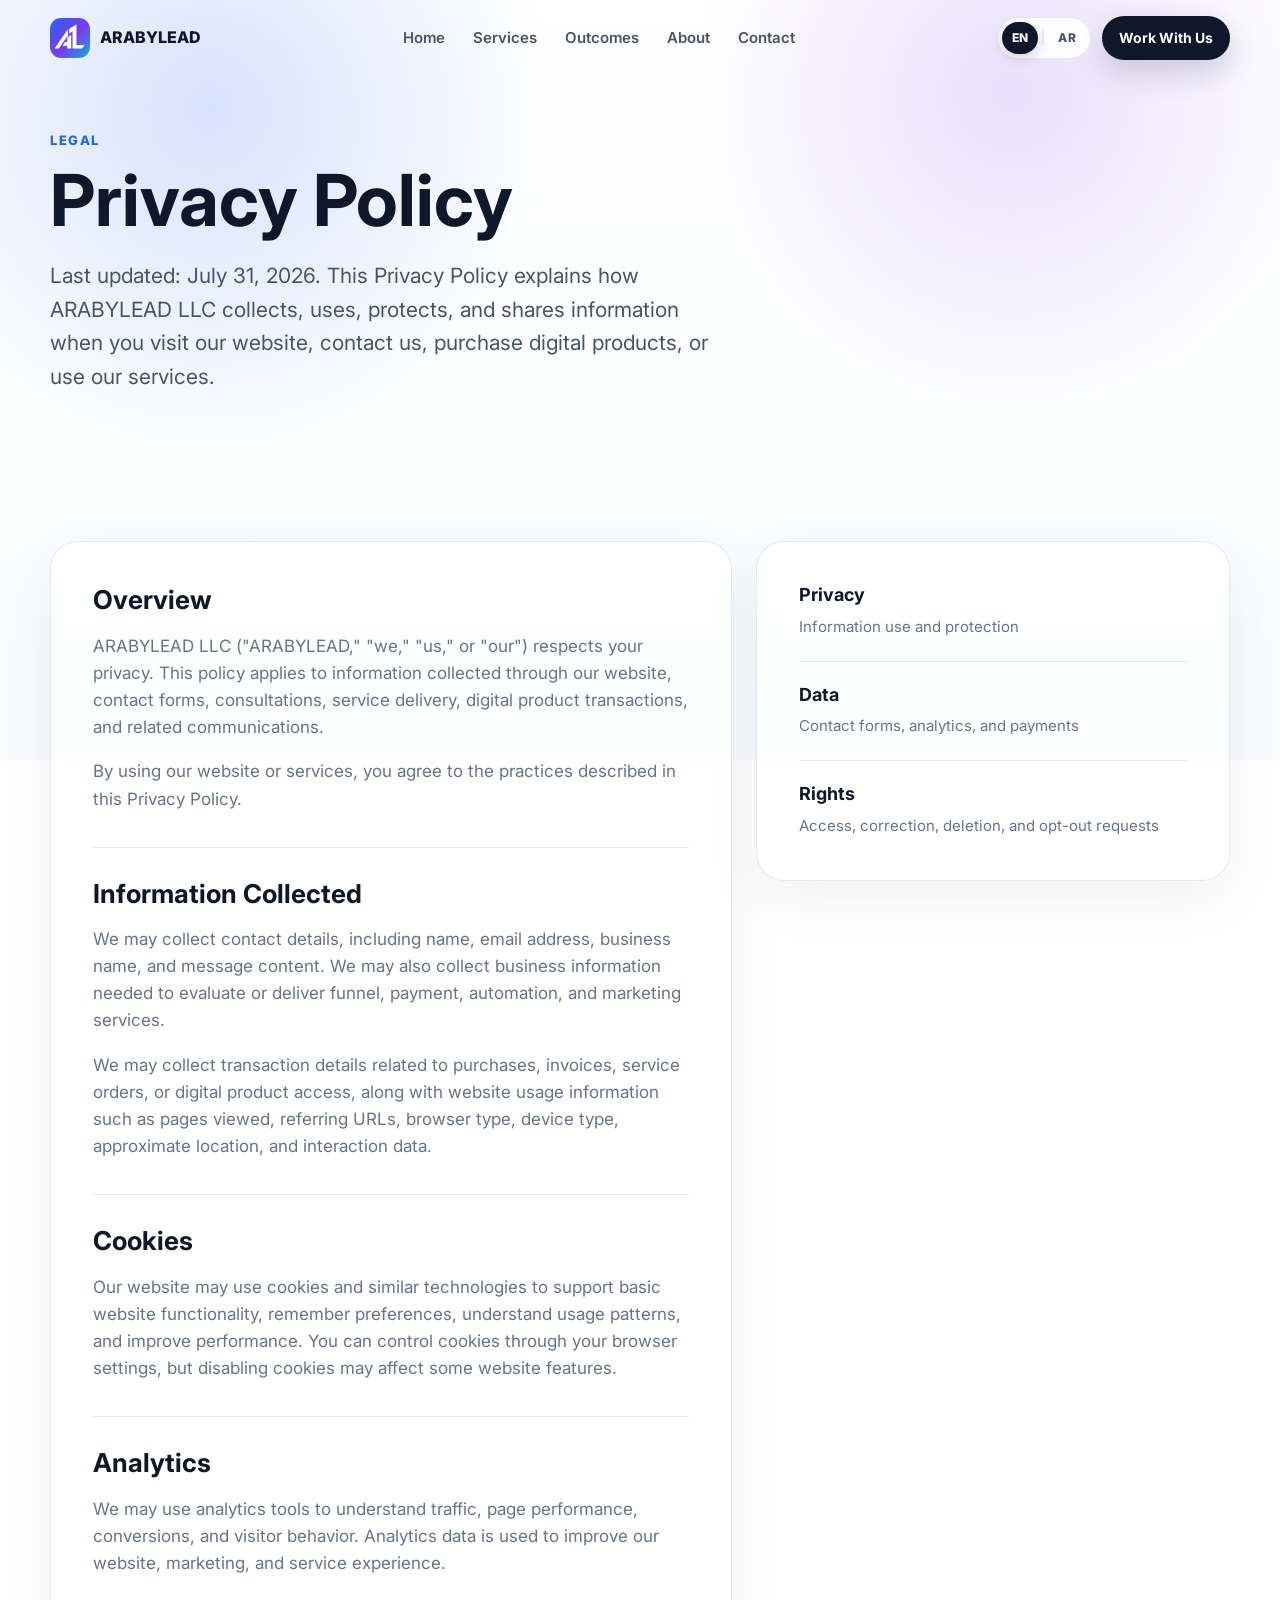
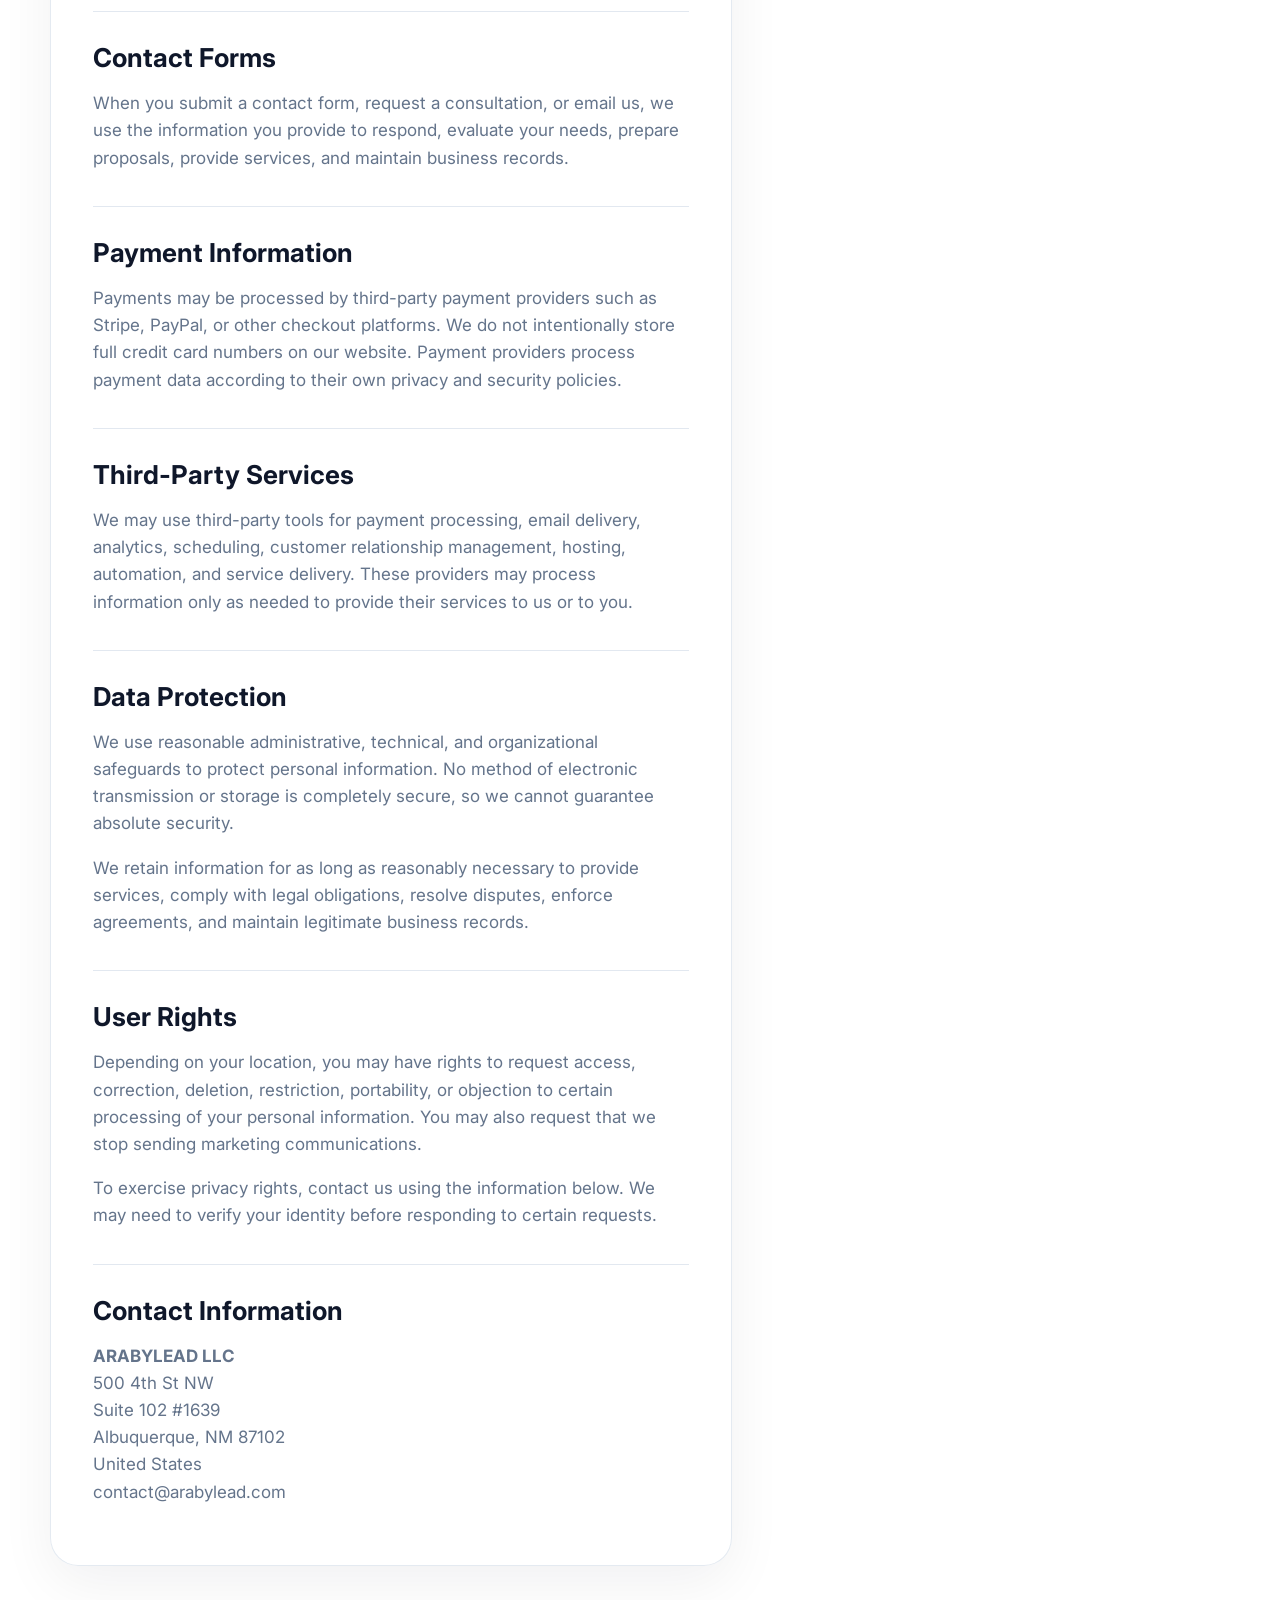
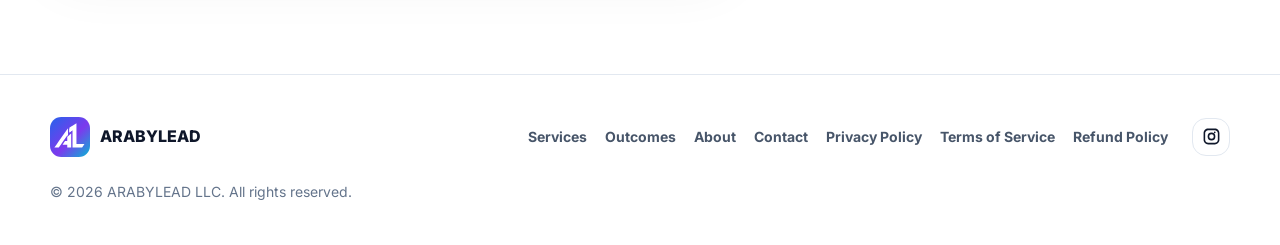
==== commit 65212692: "new32" ====
--- a/privacy.html
+++ b/privacy.html
@@ -1,5 +1,5 @@
 <!DOCTYPE html>
-<html lang="en">
+<html lang="en" dir="ltr">
 <head>
   <meta charset="UTF-8">
   <meta name="viewport" content="width=device-width, initial-scale=1.0">
@@ -7,8 +7,14 @@
   <meta name="description" content="Read the ARABYLEAD LLC Privacy Policy, including how we collect, use, protect, and share information related to digital services, contact forms, analytics, cookies, and payments.">
   <meta name="robots" content="index, follow">
   <meta name="theme-color" content="#2563EB">
+  <script>(function(){try{var l=new URLSearchParams(location.search).get("lang")||localStorage.getItem("arabylead_lang");if(l==="ar"){document.documentElement.lang="ar";document.documentElement.dir="rtl";document.documentElement.setAttribute("data-lang-loading","");setTimeout(function(){document.documentElement.removeAttribute("data-lang-loading")},1200)}}catch(e){}})();</script>
   <link rel="canonical" href="https://arabylead.com/privacy.html">
+  <link rel="alternate" hreflang="en" href="https://arabylead.com/privacy.html">
+  <link rel="alternate" hreflang="ar" href="https://arabylead.com/privacy.html?lang=ar">
+  <link rel="alternate" hreflang="x-default" href="https://arabylead.com/privacy.html">
   <meta property="og:type" content="website">
+  <meta property="og:locale" content="en_US">
+  <meta property="og:locale:alternate" content="ar_AR">
   <meta property="og:title" content="Privacy Policy | ARABYLEAD LLC">
   <meta property="og:description" content="How ARABYLEAD LLC collects, uses, and protects information for website visitors, clients, and customers.">
   <meta property="og:url" content="https://arabylead.com/privacy.html">
@@ -20,28 +26,35 @@
   <meta name="twitter:image" content="https://arabylead.com/assets/og-image.svg">
   <link rel="preconnect" href="https://fonts.googleapis.com">
   <link rel="preconnect" href="https://fonts.gstatic.com" crossorigin>
-  <link href="https://fonts.googleapis.com/css2?family=Inter:wght@400;500;600;700;800&display=swap" rel="stylesheet">
+  <link href="https://fonts.googleapis.com/css2?family=IBM+Plex+Sans+Arabic:wght@400;500;600;700&family=Inter:wght@400;500;600;700;800&display=swap" rel="stylesheet">
   <link rel="icon" href="assets/favicon.svg" type="image/svg+xml">
   <link rel="stylesheet" href="css/style.css">
   <link rel="stylesheet" href="css/legal.css">
 </head>
-<body>
+<body data-page="privacy">
   <div class="loader" aria-hidden="true"><div class="loader-mark"><span></span><span></span><span></span></div></div>
   <header class="site-header" id="top">
-    <nav class="navbar" aria-label="Primary navigation">
-      <a class="brand" href="index.html#home" aria-label="ARABYLEAD LLC home">
+    <nav class="navbar" aria-label="Primary" data-i18n-aria-label="common.primaryNavAria">
+      <a class="brand" href="index.html#home" aria-label="ARABYLEAD LLC home" data-i18n-aria-label="common.brandAria">
         <span class="brand-icon" aria-hidden="true"><img src="assets/logo.svg" alt="" width="40" height="40"></span>
-        <span>ARABYLEAD</span>
+        <span dir="ltr">ARABYLEAD</span>
       </a>
-      <button class="nav-toggle" type="button" aria-label="Open menu" aria-expanded="false"><span></span><span></span><span></span></button>
       <div class="nav-menu">
-        <a href="index.html#home">Home</a>
-        <a href="index.html#services">Services</a>
-        <a href="index.html#outcomes">Outcomes</a>
-        <a href="index.html#about">About</a>
-        <a href="index.html#contact">Contact</a>
+        <a href="index.html#home" data-i18n="common.navHome">Home</a>
+        <a href="index.html#services" data-i18n="common.navServices">Services</a>
+        <a href="index.html#outcomes" data-i18n="common.navOutcomes">Outcomes</a>
+        <a href="index.html#about" data-i18n="common.navAbout">About</a>
+        <a href="index.html#contact" data-i18n="common.navContact">Contact</a>
       </div>
-      <a class="nav-cta btn-ripple" href="index.html#contact">Work With Us</a>
+      <div class="nav-actions">
+        <div class="lang-switcher" role="group" aria-label="Language selection" data-i18n-aria-label="common.langGroupAria">
+          <button type="button" class="lang-btn active" data-lang-btn="en" aria-pressed="true" aria-label="EN — English" data-i18n-aria-label="common.switchToEn" lang="en">EN</button>
+          <span class="lang-sep" aria-hidden="true">|</span>
+          <button type="button" class="lang-btn" data-lang-btn="ar" aria-pressed="false" aria-label="AR — العربية" data-i18n-aria-label="common.switchToAr" lang="ar">AR</button>
+        </div>
+        <a class="nav-cta btn-ripple" href="index.html#contact" data-i18n="common.navCta">Work With Us</a>
+        <button class="nav-toggle" type="button" aria-label="Open menu" data-i18n-aria-label="common.openMenu" aria-expanded="false"><span></span><span></span><span></span></button>
+      </div>
     </nav>
   </header>
 
@@ -49,83 +62,84 @@
     <section class="hero section-shell legal-hero" id="privacy">
       <div class="hero-bg" aria-hidden="true"></div>
       <div class="hero-content reveal">
-        <p class="eyebrow">Legal</p>
-        <h1>Privacy Policy</h1>
-        <p class="hero-copy">Last updated: July 31, 2026. This Privacy Policy explains how ARABYLEAD LLC collects, uses, protects, and shares information when you visit our website, contact us, purchase digital products, or use our services.</p>
+        <p class="eyebrow" data-i18n="privacy.eyebrow">Legal</p>
+        <h1 data-i18n="privacy.title">Privacy Policy</h1>
+        <p class="hero-copy" data-i18n="privacy.lead">Last updated: July 31, 2026. This Privacy Policy explains how ARABYLEAD LLC collects, uses, protects, and shares information when you visit our website, contact us, purchase digital products, or use our services.</p>
       </div>
     </section>
 
-    <section class="section section-shell about-split" aria-label="Privacy Policy content">
+    <section class="section section-shell about-split" aria-label="Privacy Policy content" data-i18n-aria-label="privacy.contentAria">
       <article class="about-panel reveal legal-copy">
         <section>
-          <h2>Overview</h2>
-          <p>ARABYLEAD LLC ("ARABYLEAD," "we," "us," or "our") respects your privacy. This policy applies to information collected through our website, contact forms, consultations, service delivery, digital product transactions, and related communications.</p>
-          <p>By using our website or services, you agree to the practices described in this Privacy Policy.</p>
+          <h2 data-i18n="privacy.s1Title">Overview</h2>
+          <p data-i18n="privacy.s1P1">ARABYLEAD LLC ("ARABYLEAD," "we," "us," or "our") respects your privacy. This policy applies to information collected through our website, contact forms, consultations, service delivery, digital product transactions, and related communications.</p>
+          <p data-i18n="privacy.s1P2">By using our website or services, you agree to the practices described in this Privacy Policy.</p>
         </section>
         <section>
-          <h2>Information Collected</h2>
-          <p>We may collect contact details, including name, email address, business name, and message content. We may also collect business information needed to evaluate or deliver funnel, payment, automation, and marketing services.</p>
-          <p>We may collect transaction details related to purchases, invoices, service orders, or digital product access, along with website usage information such as pages viewed, referring URLs, browser type, device type, approximate location, and interaction data.</p>
+          <h2 data-i18n="privacy.s2Title">Information Collected</h2>
+          <p data-i18n="privacy.s2P1">We may collect contact details, including name, email address, business name, and message content. We may also collect business information needed to evaluate or deliver funnel, payment, automation, and marketing services.</p>
+          <p data-i18n="privacy.s2P2">We may collect transaction details related to purchases, invoices, service orders, or digital product access, along with website usage information such as pages viewed, referring URLs, browser type, device type, approximate location, and interaction data.</p>
         </section>
         <section>
-          <h2>Cookies</h2>
-          <p>Our website may use cookies and similar technologies to support basic website functionality, remember preferences, understand usage patterns, and improve performance. You can control cookies through your browser settings, but disabling cookies may affect some website features.</p>
+          <h2 data-i18n="privacy.s3Title">Cookies</h2>
+          <p data-i18n="privacy.s3P1">Our website may use cookies and similar technologies to support basic website functionality, remember preferences, understand usage patterns, and improve performance. You can control cookies through your browser settings, but disabling cookies may affect some website features.</p>
         </section>
         <section>
-          <h2>Analytics</h2>
-          <p>We may use analytics tools to understand traffic, page performance, conversions, and visitor behavior. Analytics data is used to improve our website, marketing, and service experience.</p>
+          <h2 data-i18n="privacy.s4Title">Analytics</h2>
+          <p data-i18n="privacy.s4P1">We may use analytics tools to understand traffic, page performance, conversions, and visitor behavior. Analytics data is used to improve our website, marketing, and service experience.</p>
         </section>
         <section>
-          <h2>Contact Forms</h2>
-          <p>When you submit a contact form, request a consultation, or email us, we use the information you provide to respond, evaluate your needs, prepare proposals, provide services, and maintain business records.</p>
+          <h2 data-i18n="privacy.s5Title">Contact Forms</h2>
+          <p data-i18n="privacy.s5P1">When you submit a contact form, request a consultation, or email us, we use the information you provide to respond, evaluate your needs, prepare proposals, provide services, and maintain business records.</p>
         </section>
         <section>
-          <h2>Payment Information</h2>
-          <p>Payments may be processed by third-party payment providers such as Stripe, PayPal, or other checkout platforms. We do not intentionally store full credit card numbers on our website. Payment providers process payment data according to their own privacy and security policies.</p>
+          <h2 data-i18n="privacy.s6Title">Payment Information</h2>
+          <p data-i18n="privacy.s6P1">Payments may be processed by third-party payment providers such as Stripe, PayPal, or other checkout platforms. We do not intentionally store full credit card numbers on our website. Payment providers process payment data according to their own privacy and security policies.</p>
         </section>
         <section>
-          <h2>Third-Party Services</h2>
-          <p>We may use third-party tools for payment processing, email delivery, analytics, scheduling, customer relationship management, hosting, automation, and service delivery. These providers may process information only as needed to provide their services to us or to you.</p>
+          <h2 data-i18n="privacy.s7Title">Third-Party Services</h2>
+          <p data-i18n="privacy.s7P1">We may use third-party tools for payment processing, email delivery, analytics, scheduling, customer relationship management, hosting, automation, and service delivery. These providers may process information only as needed to provide their services to us or to you.</p>
         </section>
         <section>
-          <h2>Data Protection</h2>
-          <p>We use reasonable administrative, technical, and organizational safeguards to protect personal information. No method of electronic transmission or storage is completely secure, so we cannot guarantee absolute security.</p>
-          <p>We retain information for as long as reasonably necessary to provide services, comply with legal obligations, resolve disputes, enforce agreements, and maintain legitimate business records.</p>
+          <h2 data-i18n="privacy.s8Title">Data Protection</h2>
+          <p data-i18n="privacy.s8P1">We use reasonable administrative, technical, and organizational safeguards to protect personal information. No method of electronic transmission or storage is completely secure, so we cannot guarantee absolute security.</p>
+          <p data-i18n="privacy.s8P2">We retain information for as long as reasonably necessary to provide services, comply with legal obligations, resolve disputes, enforce agreements, and maintain legitimate business records.</p>
         </section>
         <section>
-          <h2>User Rights</h2>
-          <p>Depending on your location, you may have rights to request access, correction, deletion, restriction, portability, or objection to certain processing of your personal information. You may also request that we stop sending marketing communications.</p>
-          <p>To exercise privacy rights, contact us using the information below. We may need to verify your identity before responding to certain requests.</p>
+          <h2 data-i18n="privacy.s9Title">User Rights</h2>
+          <p data-i18n="privacy.s9P1">Depending on your location, you may have rights to request access, correction, deletion, restriction, portability, or objection to certain processing of your personal information. You may also request that we stop sending marketing communications.</p>
+          <p data-i18n="privacy.s9P2">To exercise privacy rights, contact us using the information below. We may need to verify your identity before responding to certain requests.</p>
         </section>
         <section>
-          <h2>Contact Information</h2>
-          <p><strong>ARABYLEAD LLC</strong><br>500 4th St NW<br>Suite 102 #1639<br>Albuquerque, NM 87102<br>United States<br><a href="mailto:contact@arabylead.com">contact@arabylead.com</a></p>
+          <h2 data-i18n="privacy.s10Title">Contact Information</h2>
+          <p><strong dir="ltr">ARABYLEAD LLC</strong><br><span dir="ltr">500 4th St NW</span><br><span dir="ltr">Suite 102 #1639</span><br><span dir="ltr">Albuquerque, NM 87102</span><br><span data-i18n="common.countryUs">United States</span><br><a class="ltr-inline" dir="ltr" href="mailto:contact@arabylead.com">contact@arabylead.com</a></p>
         </section>
       </article>
-      <aside class="about-panel reveal legal-summary" aria-label="Privacy Policy summary">
-        <div><strong>Privacy</strong><span>Information use and protection</span></div>
-        <div><strong>Data</strong><span>Contact forms, analytics, and payments</span></div>
-        <div><strong>Rights</strong><span>Access, correction, deletion, and opt-out requests</span></div>
+      <aside class="about-panel reveal legal-summary" aria-label="Privacy Policy summary" data-i18n-aria-label="privacy.summaryAria">
+        <div><strong data-i18n="privacy.sum1Title">Privacy</strong><span data-i18n="privacy.sum1Sub">Information use and protection</span></div>
+        <div><strong data-i18n="privacy.sum2Title">Data</strong><span data-i18n="privacy.sum2Sub">Contact forms, analytics, and payments</span></div>
+        <div><strong data-i18n="privacy.sum3Title">Rights</strong><span data-i18n="privacy.sum3Sub">Access, correction, deletion, and opt-out requests</span></div>
       </aside>
     </section>
   </main>
 
   <footer class="footer">
     <div class="section-shell footer-inner">
-      <a class="brand" href="index.html#home" aria-label="ARABYLEAD LLC home">
+      <a class="brand" href="index.html#home" aria-label="ARABYLEAD LLC home" data-i18n-aria-label="common.brandAria">
         <span class="brand-icon" aria-hidden="true"><img src="assets/logo.svg" alt="" width="40" height="40"></span>
-        <span>ARABYLEAD</span>
+        <span dir="ltr">ARABYLEAD</span>
       </a>
-      <div class="footer-links" aria-label="Footer navigation">
-        <a href="index.html#services">Services</a><a href="index.html#outcomes">Outcomes</a><a href="index.html#about">About</a><a href="index.html#contact">Contact</a><a href="privacy.html">Privacy Policy</a><a href="terms.html">Terms of Service</a><a href="refund.html">Refund Policy</a>
+      <div class="footer-links" aria-label="Footer navigation" data-i18n-aria-label="common.footerNavAria">
+        <a href="index.html#services" data-i18n="common.navServices">Services</a><a href="index.html#outcomes" data-i18n="common.navOutcomes">Outcomes</a><a href="index.html#about" data-i18n="common.navAbout">About</a><a href="index.html#contact" data-i18n="common.navContact">Contact</a><a href="privacy.html" data-i18n="common.footerPrivacy">Privacy Policy</a><a href="terms.html" data-i18n="common.footerTerms">Terms of Service</a><a href="refund.html" data-i18n="common.footerRefund">Refund Policy</a>
       </div>
-      <div class="social-links" aria-label="Social links">
-        <a href="https://www.instagram.com/arabylead" aria-label="Instagram" target="_blank" rel="noopener noreferrer"><svg viewBox="0 0 24 24" aria-hidden="true"><path d="M7.8 2h8.4C19.4 2 22 4.6 22 7.8v8.4c0 3.2-2.6 5.8-5.8 5.8H7.8C4.6 22 2 19.4 2 16.2V7.8C2 4.6 4.6 2 7.8 2Zm0 2C5.7 4 4 5.7 4 7.8v8.4C4 18.3 5.7 20 7.8 20h8.4c2.1 0 3.8-1.7 3.8-3.8V7.8C20 5.7 18.3 4 16.2 4H7.8Zm4.2 3.1a4.9 4.9 0 1 1 0 9.8 4.9 4.9 0 0 1 0-9.8Zm0 2a2.9 2.9 0 1 0 0 5.8 2.9 2.9 0 0 0 0-5.8Zm5.2-2.4a1.1 1.1 0 1 1-2.2 0 1.1 1.1 0 0 1 2.2 0Z" fill="currentColor"/></svg></a>
+      <div class="social-links" aria-label="Social links" data-i18n-aria-label="common.socialAria">
+        <a href="https://www.instagram.com/arabylead" aria-label="Instagram" data-i18n-aria-label="common.instagramAria" target="_blank" rel="noopener noreferrer"><svg viewBox="0 0 24 24" aria-hidden="true"><path d="M7.8 2h8.4C19.4 2 22 4.6 22 7.8v8.4c0 3.2-2.6 5.8-5.8 5.8H7.8C4.6 22 2 19.4 2 16.2V7.8C2 4.6 4.6 2 7.8 2Zm0 2C5.7 4 4 5.7 4 7.8v8.4C4 18.3 5.7 20 7.8 20h8.4c2.1 0 3.8-1.7 3.8-3.8V7.8C20 5.7 18.3 4 16.2 4H7.8Zm4.2 3.1a4.9 4.9 0 1 1 0 9.8 4.9 4.9 0 0 1 0-9.8Zm0 2a2.9 2.9 0 1 0 0 5.8 2.9 2.9 0 0 0 0-5.8Zm5.2-2.4a1.1 1.1 0 1 1-2.2 0 1.1 1.1 0 0 1 2.2 0Z" fill="currentColor"/></svg></a>
       </div>
-      <p class="copyright">&copy; <span id="year"></span> ARABYLEAD LLC. All rights reserved.</p>
+      <p class="copyright" data-i18n="common.copyright">&copy; <span id="year"></span> ARABYLEAD LLC. All rights reserved.</p>
     </div>
   </footer>
-  <button class="back-to-top" type="button" aria-label="Back to top">↑</button>
+  <button class="back-to-top" type="button" aria-label="Back to top" data-i18n-aria-label="common.backToTop">↑</button>
+  <script src="js/i18n.js" defer></script>
   <script src="js/script.js" defer></script>
 </body>
 </html>
--- a/css/style.css
+++ b/css/style.css
@@ -1 +1 @@
-:root{--primary:#2563eb;--secondary:#7c3aed;--accent:#06b6d4;--dark:#0f172a;--text:#334155;--muted:#64748b;--line:#e2e8f0;--soft:#f8fafc;--white:#fff;--shadow:0 24px 70px rgba(15,23,42,.12);--radius:24px;--max:1180px}*{box-sizing:border-box}html{scroll-behavior:smooth;overflow-x:clip}body{margin:0;font-family:Inter,system-ui,-apple-system,Segoe UI,sans-serif;color:var(--text);background:#fff;line-height:1.6;overflow-x:clip}main{overflow-x:clip}body.no-scroll{overflow:hidden}a{color:inherit;text-decoration:none}img,svg{max-width:100%;display:block}button,input,textarea{font:inherit}.loader{position:fixed;inset:0;z-index:9999;display:grid;place-items:center;background:radial-gradient(circle at 50% 40%,#eff6ff,#fff 58%);transition:opacity .5s ease,visibility .5s ease}.loader.hidden{opacity:0;visibility:hidden}.loader-mark{display:flex;gap:9px}.loader-mark span{width:12px;height:12px;border-radius:999px;background:linear-gradient(135deg,var(--primary),var(--secondary));animation:loaderPulse .75s ease-in-out infinite alternate}.loader-mark span:nth-child(2){animation-delay:.15s}.loader-mark span:nth-child(3){animation-delay:.3s}@keyframes loaderPulse{to{transform:translateY(-12px);opacity:.45}}.section-shell{width:min(var(--max),calc(100% - 40px));margin-inline:auto}.site-header{position:fixed;top:0;left:0;right:0;z-index:1000;padding:16px 0;transition:padding .25s ease,background .25s ease,box-shadow .25s ease}.site-header.scrolled{padding:10px 0;background:rgba(255,255,255,.82);backdrop-filter:blur(18px);box-shadow:0 10px 35px rgba(15,23,42,.08)}.navbar{width:min(var(--max),calc(100% - 40px));margin:auto;display:flex;align-items:center;justify-content:space-between;gap:22px}.brand{display:inline-flex;align-items:center;gap:10px;font-weight:800;color:var(--dark);letter-spacing:0}.brand-icon{width:40px;height:40px;flex:0 0 40px}.nav-menu{display:flex;align-items:center;gap:28px;color:#475569;font-size:15px;font-weight:600}.nav-menu a{position:relative}.nav-menu a:after{content:"";position:absolute;left:0;right:0;bottom:-8px;height:2px;border-radius:999px;background:linear-gradient(90deg,var(--primary),var(--accent));transform:scaleX(0);transform-origin:left;transition:transform .2s ease}.nav-menu a:hover:after,.nav-menu a.active:after{transform:scaleX(1)}.nav-cta{padding:11px 17px;border-radius:999px;background:var(--dark);color:#fff;font-weight:700;font-size:14px;box-shadow:0 12px 30px rgba(15,23,42,.18)}.nav-toggle{display:none;width:44px;height:44px;border:1px solid var(--line);border-radius:14px;background:#fff;align-items:center;justify-content:center;flex-direction:column;gap:5px}.nav-toggle span{width:18px;height:2px;background:var(--dark);border-radius:99px;transition:.2s ease}.hero{position:relative;min-height:100vh;display:grid;grid-template-columns:minmax(0,1fr) minmax(360px,.88fr);align-items:center;gap:48px;padding:130px 0 70px}.hero-bg{position:absolute;inset:0 -10vw auto;min-height:760px;background:radial-gradient(circle at 20% 14%,rgba(37,99,235,.18),transparent 26%),radial-gradient(circle at 76% 12%,rgba(124,58,237,.16),transparent 25%),linear-gradient(180deg,#fff 0%,#f8fbff 100%);z-index:-1}.eyebrow{margin:0 0 14px;color:var(--primary);font-size:13px;font-weight:800;text-transform:uppercase;letter-spacing:.12em}.hero h1,.section-heading h2,.about-panel h2,.contact-copy h2{margin:0;color:var(--dark);line-height:.98;letter-spacing:0}.hero h1{font-size:clamp(42px,5.6vw,74px);max-width:780px}.hero-copy{max-width:660px;margin:24px 0 0;font-size:clamp(18px,2vw,21px);color:#475569}.hero-actions{display:flex;flex-wrap:wrap;gap:14px;margin-top:34px}.button{position:relative;overflow:hidden;display:inline-flex;align-items:center;justify-content:center;min-height:52px;padding:14px 22px;border-radius:999px;border:0;font-weight:800;cursor:pointer;transition:transform .2s ease,box-shadow .2s ease}.button:hover{transform:translateY(-2px)}.button-primary{color:#fff;background:linear-gradient(135deg,var(--primary),var(--secondary));box-shadow:0 18px 35px rgba(37,99,235,.28)}.button-secondary{color:var(--dark);background:rgba(255,255,255,.76);border:1px solid rgba(148,163,184,.36);backdrop-filter:blur(14px)}.ripple{position:absolute;border-radius:50%;background:rgba(255,255,255,.45);transform:scale(0);animation:ripple .6s linear;pointer-events:none}@keyframes ripple{to{transform:scale(4);opacity:0}}.hero-metrics{display:grid;grid-template-columns:repeat(3,1fr);gap:12px;margin-top:42px;max-width:590px}.hero-metrics div,.stats-panel div{padding:18px;border:1px solid rgba(226,232,240,.8);border-radius:20px;background:rgba(255,255,255,.72);box-shadow:0 14px 38px rgba(15,23,42,.06);backdrop-filter:blur(18px)}.hero-metrics strong,.stats-panel strong{display:block;color:var(--dark);font-size:18px;line-height:1.25}.stats-panel strong{font-size:22px}.hero-metrics span,.stats-panel span{display:block;margin-top:8px;color:var(--muted);font-size:13px;font-weight:700}.floating-illustration{width:100%;height:auto;filter:drop-shadow(0 30px 70px rgba(15,23,42,.12));animation:float 6s ease-in-out infinite}.orbit-one{animation:orbitOne 5.8s ease-in-out infinite}.orbit-two{animation:orbitTwo 6.4s ease-in-out infinite}@keyframes float{50%{transform:translateY(-18px)}}@keyframes orbitOne{50%{transform:translate(12px,-10px)}}@keyframes orbitTwo{50%{transform:translate(-12px,12px)}}.section{padding:108px 0}.section-heading{text-align:center;max-width:760px;margin:0 auto 52px}.section-heading h2,.about-panel h2,.contact-copy h2{font-size:clamp(34px,5vw,56px)}.section-heading p{margin:18px auto 0;color:var(--muted);font-size:18px}.card-grid,.feature-grid{display:grid;grid-template-columns:repeat(3,1fr);gap:22px}.services-grid{display:flex;flex-wrap:wrap;justify-content:center;gap:22px}.services-grid .service-card{flex:1 1 calc((100% - 44px) / 3);max-width:calc((100% - 44px) / 3)}.service-card,.feature-card,.timeline-card,.contact-form,.about-panel,.stats-panel{border:1px solid rgba(226,232,240,.9);background:rgba(255,255,255,.86);box-shadow:0 18px 55px rgba(15,23,42,.06)}.service-card{position:relative;overflow:hidden;padding:28px;border-radius:var(--radius);transition:transform .25s ease,border-color .25s ease,box-shadow .25s ease}.service-card:before{content:"";position:absolute;inset:0;background:linear-gradient(135deg,rgba(37,99,235,.08),rgba(124,58,237,.07),rgba(6,182,212,.08));opacity:0;transition:opacity .25s ease}.service-card:hover{transform:translateY(-8px);border-color:rgba(37,99,235,.35);box-shadow:var(--shadow)}.service-card:hover:before{opacity:1}.service-card>*{position:relative}.icon-wrap{width:54px;height:54px;display:grid;place-items:center;border-radius:18px;color:var(--primary);background:#eff6ff}.icon-wrap svg{width:27px;height:27px}.service-card h3,.feature-card h3,.timeline-card h3{margin:22px 0 10px;color:var(--dark);line-height:1.2}.service-card p,.feature-card p,.timeline-card p{margin:0;color:var(--muted)}.process-section,.contact-section{background:linear-gradient(180deg,#f8fafc 0%,#fff 100%)}.timeline{position:relative;display:grid;grid-template-columns:repeat(4,1fr);gap:18px}.timeline:before{content:"";position:absolute;left:9%;right:9%;top:34px;height:3px;border-radius:99px;background:linear-gradient(90deg,var(--primary),var(--secondary),var(--accent));background-size:200% 100%;animation:lineFlow 4s linear infinite}@keyframes lineFlow{to{background-position:200% 0}}.timeline-card{position:relative;padding:76px 22px 24px;border-radius:22px}.timeline-card span{position:absolute;top:16px;left:22px;width:40px;height:40px;display:grid;place-items:center;border-radius:14px;background:var(--dark);color:#fff;font-size:13px;font-weight:800}.about-split{display:grid;grid-template-columns:1.18fr .82fr;gap:24px;align-items:stretch}.about-panel,.stats-panel{border-radius:28px;padding:42px}.about-panel p{font-size:18px;color:var(--muted)}.stats-panel{display:grid;gap:16px;background:linear-gradient(135deg,#0f172a,#1e1b4b);border:0}.stats-panel div{background:rgba(255,255,255,.08);border-color:rgba(255,255,255,.14);box-shadow:none}.stats-panel strong,.stats-panel span{color:#fff}.feature-grid{grid-template-columns:repeat(3,1fr)}.feature-card{padding:24px;border-radius:22px;transition:transform .2s ease,box-shadow .2s ease}.feature-card:hover{transform:translateY(-6px);box-shadow:var(--shadow)}.feature-card span{display:grid;place-items:center;width:34px;height:34px;border-radius:12px;background:#ecfeff;color:#0891b2;font-weight:900}.faq-list{max-width:850px;margin:auto;border:1px solid var(--line);border-radius:26px;overflow:hidden;background:#fff;box-shadow:0 20px 50px rgba(15,23,42,.06)}.faq-item+.faq-item{border-top:1px solid var(--line)}.faq-item button{width:100%;display:flex;justify-content:space-between;align-items:center;gap:18px;padding:24px;background:#fff;border:0;color:var(--dark);font-weight:800;text-align:left;cursor:pointer}.faq-item button span{font-size:24px;color:var(--primary);transition:transform .2s ease}.faq-item.open button span{transform:rotate(45deg)}.faq-answer{max-height:0;overflow:hidden;transition:max-height .25s ease}.faq-answer p{margin:0;padding:0 24px 24px;color:var(--muted)}.contact-grid{display:grid;grid-template-columns:.9fr 1.1fr;gap:34px;align-items:start}.contact-copy p{font-size:18px;color:var(--muted)}address{margin-top:28px;padding:24px;border-radius:22px;background:#fff;border:1px solid var(--line);font-style:normal;color:#475569;box-shadow:0 18px 50px rgba(15,23,42,.06)}address strong{color:var(--dark)}.contact-form{display:grid;gap:12px;border-radius:28px;padding:30px}.contact-form label{font-weight:800;color:var(--dark);font-size:14px}.contact-form input,.contact-form textarea{width:100%;border:1px solid var(--line);border-radius:16px;padding:15px 16px;color:var(--dark);background:#f8fafc;outline:0;transition:border-color .2s ease,box-shadow .2s ease,background .2s ease}.contact-form input:focus,.contact-form textarea:focus{border-color:rgba(37,99,235,.7);background:#fff;box-shadow:0 0 0 4px rgba(37,99,235,.12)}.contact-form textarea{resize:vertical}.contact-form button{margin-top:8px}.footer{padding:42px 0;border-top:1px solid var(--line);background:#fff}.footer-inner{display:grid;grid-template-columns:1fr auto auto;gap:24px;align-items:center}.footer-links,.social-links{display:flex;align-items:center;gap:18px}.footer-links a{font-weight:700;color:#475569;font-size:14px}.social-links a{width:38px;height:38px;display:grid;place-items:center;border:1px solid var(--line);border-radius:14px;color:var(--dark);transition:.2s ease}.social-links a:hover{transform:translateY(-3px);color:var(--primary);border-color:rgba(37,99,235,.35)}.social-links svg{width:19px;height:19px}.copyright{grid-column:1/-1;margin:0;color:var(--muted);font-size:14px}.back-to-top{position:fixed;right:22px;bottom:22px;z-index:900;width:46px;height:46px;border:0;border-radius:16px;background:var(--dark);color:#fff;font-size:22px;box-shadow:0 15px 35px rgba(15,23,42,.2);cursor:pointer;opacity:0;visibility:hidden;transform:translateY(12px);transition:.2s ease}.back-to-top.visible{opacity:1;visibility:visible;transform:translateY(0)}.reveal{opacity:0;transform:translateY(28px);transition:opacity .7s ease,transform .7s ease}.reveal.visible{opacity:1;transform:translateY(0)}@media (max-width:980px){.nav-cta{display:none}.nav-toggle{display:flex}.nav-menu{position:fixed;top:72px;left:20px;right:20px;display:grid;gap:6px;padding:16px;border:1px solid var(--line);border-radius:22px;background:#fff;box-shadow:var(--shadow);transform:translateY(-12px);opacity:0;visibility:hidden;transition:.2s ease}.nav-menu.open{transform:translateY(0);opacity:1;visibility:visible}.nav-menu a{padding:12px}.hero{grid-template-columns:minmax(0,1fr);min-height:auto;padding-top:120px}.hero-visual{width:100%;max-width:620px;margin:auto}.card-grid,.feature-grid,.timeline,.contact-grid,.about-split{grid-template-columns:1fr 1fr}.services-grid .service-card{flex:1 1 calc((100% - 22px) / 2);max-width:calc((100% - 22px) / 2)}.timeline:before{display:none}.footer-inner{grid-template-columns:1fr}.footer-links,.social-links{flex-wrap:wrap}}@media (max-width:680px){.section-shell,.navbar{width:min(100% - 28px,var(--max))}.hero{gap:30px;padding-bottom:52px}.hero h1{font-size:44px}.hero-metrics,.card-grid,.feature-grid,.timeline,.contact-grid,.about-split{grid-template-columns:1fr}.services-grid .service-card{flex:1 1 100%;max-width:100%}.section{padding:76px 0}.section-heading{margin-bottom:34px}.section-heading h2,.about-panel h2,.contact-copy h2{font-size:34px}.about-panel,.stats-panel,.contact-form{padding:24px;border-radius:22px}.hero-actions .button{width:100%}.hero-metrics div{padding:16px}.floating-illustration{max-height:410px}.footer-links{gap:14px}.copyright{font-size:13px}}@media (prefers-reduced-motion:reduce){*,*:before,*:after{animation-duration:.01ms!important;animation-iteration-count:1!important;scroll-behavior:auto!important;transition-duration:.01ms!important}.reveal{opacity:1;transform:none}}
+:root{--primary:#2563eb;--secondary:#7c3aed;--accent:#06b6d4;--dark:#0f172a;--text:#334155;--muted:#64748b;--line:#e2e8f0;--soft:#f8fafc;--white:#fff;--shadow:0 24px 70px rgba(15,23,42,.12);--radius:24px;--max:1180px}*{box-sizing:border-box}html{scroll-behavior:smooth;overflow-x:clip}html[data-lang-loading] body{visibility:hidden}body{margin:0;font-family:Inter,system-ui,-apple-system,Segoe UI,sans-serif;color:var(--text);background:#fff;line-height:1.6;text-align:start;overflow-x:clip}main{overflow-x:clip}body.no-scroll{overflow:hidden}a{color:inherit;text-decoration:none}img,svg{max-width:100%;display:block}button,input,textarea{font:inherit}.visually-hidden:where(:not(:focus-within,:active)){position:absolute!important;clip-path:inset(50%)!important;overflow:hidden!important;width:1px!important;height:1px!important;margin:-1px!important;padding:0!important;border:0!important;white-space:nowrap!important}.ltr-inline{direction:ltr;unicode-bidi:isolate;display:inline-block}.loader{position:fixed;inset:0;z-index:9999;display:grid;place-items:center;background:radial-gradient(circle at 50% 40%,#eff6ff,#fff 58%);transition:opacity .5s ease,visibility .5s ease}.loader.hidden{opacity:0;visibility:hidden}.loader-mark{display:flex;gap:9px}.loader-mark span{width:12px;height:12px;border-radius:999px;background:linear-gradient(135deg,var(--primary),var(--secondary));animation:loaderPulse .75s ease-in-out infinite alternate}.loader-mark span:nth-child(2){animation-delay:.15s}.loader-mark span:nth-child(3){animation-delay:.3s}@keyframes loaderPulse{to{transform:translateY(-12px);opacity:.45}}.section-shell{width:min(var(--max),calc(100% - 40px));margin-inline:auto}.site-header{position:fixed;top:0;left:0;right:0;z-index:1000;padding:16px 0;transition:padding .25s ease,background .25s ease,box-shadow .25s ease}.site-header.scrolled{padding:10px 0;background:rgba(255,255,255,.82);backdrop-filter:blur(18px);box-shadow:0 10px 35px rgba(15,23,42,.08)}.navbar{width:min(var(--max),calc(100% - 40px));margin:auto;display:flex;align-items:center;justify-content:space-between;gap:22px}.brand{display:inline-flex;align-items:center;gap:10px;font-weight:800;color:var(--dark);letter-spacing:0}.brand-icon{width:40px;height:40px;flex:0 0 40px}.nav-menu{display:flex;align-items:center;gap:28px;color:#475569;font-size:15px;font-weight:600}.nav-menu a{position:relative}.nav-menu a:after{content:"";position:absolute;inset-inline:0;bottom:-8px;height:2px;border-radius:999px;background:linear-gradient(90deg,var(--primary),var(--accent));transform:scaleX(0);transform-origin:left;transition:transform .2s ease}:root[dir="rtl"] .nav-menu a:after{transform-origin:right}.nav-menu a:hover:after,.nav-menu a.active:after{transform:scaleX(1)}.nav-actions{display:flex;align-items:center;gap:10px;flex-shrink:0}.lang-switcher{display:inline-flex;align-items:center;gap:2px;padding:4px;border:1px solid var(--line);border-radius:999px;background:rgba(255,255,255,.86);backdrop-filter:blur(12px)}.lang-btn{min-width:34px;min-height:32px;padding:4px 10px;border:0;border-radius:999px;background:transparent;color:#475569;font-size:12px;font-weight:800;letter-spacing:.04em;cursor:pointer;transition:background .2s ease,color .2s ease,box-shadow .2s ease}.lang-btn:hover{color:var(--dark)}.lang-btn.active{background:var(--dark);color:#fff;box-shadow:0 4px 12px rgba(15,23,42,.18)}.lang-sep{color:#cbd5e1;font-size:12px;user-select:none;padding-inline:1px}.lang-btn:focus-visible,.nav-toggle:focus-visible,.nav-cta:focus-visible,.button:focus-visible,.faq-item button:focus-visible,.back-to-top:focus-visible,.social-links a:focus-visible,.nav-menu a:focus-visible{outline:2px solid var(--primary);outline-offset:2px}.nav-cta{padding:11px 17px;border-radius:999px;background:var(--dark);color:#fff;font-weight:700;font-size:14px;box-shadow:0 12px 30px rgba(15,23,42,.18);white-space:nowrap}.nav-toggle{display:none;width:44px;height:44px;border:1px solid var(--line);border-radius:14px;background:#fff;align-items:center;justify-content:center;flex-direction:column;gap:5px}.nav-toggle span{width:18px;height:2px;background:var(--dark);border-radius:99px;transition:.2s ease}.hero{position:relative;min-height:100vh;display:grid;grid-template-columns:minmax(0,1fr) minmax(360px,.88fr);align-items:center;gap:48px;padding:130px 0 70px}.hero-bg{position:absolute;inset-block-start:0;inset-inline:-10vw;min-height:760px;background:radial-gradient(circle at 20% 14%,rgba(37,99,235,.18),transparent 26%),radial-gradient(circle at 76% 12%,rgba(124,58,237,.16),transparent 25%),linear-gradient(180deg,#fff 0%,#f8fbff 100%);z-index:-1}.eyebrow{margin:0 0 14px;color:var(--primary);font-size:13px;font-weight:800;text-transform:uppercase;letter-spacing:.12em}.hero h1,.section-heading h2,.about-panel h2,.contact-copy h2{margin:0;color:var(--dark);line-height:.98;letter-spacing:0}.hero h1{font-size:clamp(42px,5.6vw,74px);max-width:780px}.hero-copy{max-width:660px;margin:24px 0 0;font-size:clamp(18px,2vw,21px);color:#475569}.hero-actions{display:flex;flex-wrap:wrap;gap:14px;margin-top:34px}.button{position:relative;overflow:hidden;display:inline-flex;align-items:center;justify-content:center;min-height:52px;padding:14px 22px;border-radius:999px;border:0;font-weight:800;cursor:pointer;transition:transform .2s ease,box-shadow .2s ease}.button:hover{transform:translateY(-2px)}.button-primary{color:#fff;background:linear-gradient(135deg,var(--primary),var(--secondary));box-shadow:0 18px 35px rgba(37,99,235,.28)}.button-secondary{color:var(--dark);background:rgba(255,255,255,.76);border:1px solid rgba(148,163,184,.36);backdrop-filter:blur(14px)}.ripple{position:absolute;border-radius:50%;background:rgba(255,255,255,.45);transform:scale(0);animation:ripple .6s linear;pointer-events:none}@keyframes ripple{to{transform:scale(4);opacity:0}}.hero-metrics{display:grid;grid-template-columns:repeat(3,1fr);gap:12px;margin-top:42px;max-width:590px}.hero-metrics div,.stats-panel div{padding:18px;border:1px solid rgba(226,232,240,.8);border-radius:20px;background:rgba(255,255,255,.72);box-shadow:0 14px 38px rgba(15,23,42,.06);backdrop-filter:blur(18px)}.hero-metrics strong,.stats-panel strong{display:block;color:var(--dark);font-size:18px;line-height:1.25}.stats-panel strong{font-size:22px}.hero-metrics span,.stats-panel span{display:block;margin-top:8px;color:var(--muted);font-size:13px;font-weight:700}.floating-illustration{width:100%;height:auto;filter:drop-shadow(0 30px 70px rgba(15,23,42,.12));animation:float 6s ease-in-out infinite}.orbit-one{animation:orbitOne 5.8s ease-in-out infinite}.orbit-two{animation:orbitTwo 6.4s ease-in-out infinite}@keyframes float{50%{transform:translateY(-18px)}}@keyframes orbitOne{50%{transform:translate(12px,-10px)}}@keyframes orbitTwo{50%{transform:translate(-12px,12px)}}.section{padding:108px 0}.section-heading{text-align:center;max-width:760px;margin:0 auto 52px}.section-heading h2,.about-panel h2,.contact-copy h2{font-size:clamp(34px,5vw,56px)}.section-heading p{margin:18px auto 0;color:var(--muted);font-size:18px}.card-grid,.feature-grid{display:grid;grid-template-columns:repeat(3,1fr);gap:22px}.services-grid{display:flex;flex-wrap:wrap;justify-content:center;gap:22px}.services-grid .service-card{flex:1 1 calc((100% - 44px) / 3);max-width:calc((100% - 44px) / 3)}.service-card,.feature-card,.timeline-card,.contact-form,.about-panel,.stats-panel{border:1px solid rgba(226,232,240,.9);background:rgba(255,255,255,.86);box-shadow:0 18px 55px rgba(15,23,42,.06)}.service-card{position:relative;overflow:hidden;padding:28px;border-radius:var(--radius);transition:transform .25s ease,border-color .25s ease,box-shadow .25s ease}.service-card:before{content:"";position:absolute;inset:0;background:linear-gradient(135deg,rgba(37,99,235,.08),rgba(124,58,237,.07),rgba(6,182,212,.08));opacity:0;transition:opacity .25s ease}.service-card:hover{transform:translateY(-8px);border-color:rgba(37,99,235,.35);box-shadow:var(--shadow)}.service-card:hover:before{opacity:1}.service-card>*{position:relative}.icon-wrap{width:54px;height:54px;display:grid;place-items:center;border-radius:18px;color:var(--primary);background:#eff6ff}.icon-wrap svg{width:27px;height:27px}.service-card h3,.feature-card h3,.timeline-card h3{margin:22px 0 10px;color:var(--dark);line-height:1.2}.service-card p,.feature-card p,.timeline-card p{margin:0;color:var(--muted)}.process-section,.contact-section{background:linear-gradient(180deg,#f8fafc 0%,#fff 100%)}.timeline{position:relative;display:grid;grid-template-columns:repeat(4,1fr);gap:18px}.timeline:before{content:"";position:absolute;inset-inline:9%;top:34px;height:3px;border-radius:99px;background:linear-gradient(90deg,var(--primary),var(--secondary),var(--accent));background-size:200% 100%;animation:lineFlow 4s linear infinite}@keyframes lineFlow{to{background-position:200% 0}}.timeline-card{position:relative;padding:76px 22px 24px;border-radius:22px}.timeline-card span{position:absolute;top:16px;inset-inline-start:22px;width:40px;height:40px;display:grid;place-items:center;border-radius:14px;background:var(--dark);color:#fff;font-size:13px;font-weight:800}.about-split{display:grid;grid-template-columns:1.18fr .82fr;gap:24px;align-items:stretch}.about-panel,.stats-panel{border-radius:28px;padding:42px}.about-panel p{font-size:18px;color:var(--muted)}.stats-panel{display:grid;gap:16px;background:linear-gradient(135deg,#0f172a,#1e1b4b);border:0}.stats-panel div{background:rgba(255,255,255,.08);border-color:rgba(255,255,255,.14);box-shadow:none}.stats-panel strong,.stats-panel span{color:#fff}.feature-grid{grid-template-columns:repeat(3,1fr)}.feature-card{padding:24px;border-radius:22px;transition:transform .2s ease,box-shadow .2s ease}.feature-card:hover{transform:translateY(-6px);box-shadow:var(--shadow)}.feature-card span{display:grid;place-items:center;width:34px;height:34px;border-radius:12px;background:#ecfeff;color:#0891b2;font-weight:900}.faq-list{max-width:850px;margin:auto;border:1px solid var(--line);border-radius:26px;overflow:hidden;background:#fff;box-shadow:0 20px 50px rgba(15,23,42,.06)}.faq-item+.faq-item{border-top:1px solid var(--line)}.faq-item button{width:100%;display:flex;justify-content:space-between;align-items:center;gap:18px;padding:24px;background:#fff;border:0;color:var(--dark);font-weight:800;text-align:start;cursor:pointer}.faq-item button .faq-icon{font-size:24px;color:var(--primary);transition:transform .2s ease;flex-shrink:0}.faq-item.open button .faq-icon{transform:rotate(45deg)}.faq-answer{max-height:0;overflow:hidden;transition:max-height .25s ease}.faq-answer p{margin:0;padding:0 24px 24px;color:var(--muted)}.contact-grid{display:grid;grid-template-columns:.9fr 1.1fr;gap:34px;align-items:start}.contact-copy p{font-size:18px;color:var(--muted)}address{margin-top:28px;padding:24px;border-radius:22px;background:#fff;border:1px solid var(--line);font-style:normal;color:#475569;box-shadow:0 18px 50px rgba(15,23,42,.06)}address strong{color:var(--dark)}.contact-form{display:grid;gap:10px;border-radius:28px;padding:30px}.contact-form label{font-weight:800;color:var(--dark);font-size:14px;margin-top:4px}.contact-form input,.contact-form textarea{width:100%;border:1px solid var(--line);border-radius:16px;padding:15px 16px;font-size:max(1rem,1em);color:var(--dark);background:#f8fafc;outline:0;transition:border-color .2s ease,box-shadow .2s ease,background .2s ease}.contact-form input:focus,.contact-form textarea:focus{border-color:rgba(37,99,235,.7);background:#fff;box-shadow:0 0 0 4px rgba(37,99,235,.12)}.contact-form input[aria-invalid="true"],.contact-form textarea[aria-invalid="true"],.contact-form input:user-invalid,.contact-form textarea:user-invalid{border-color:#dc2626;background:#fef2f2}.field-error{display:none;margin:-2px 0 4px;color:#b91c1c;font-size:13px;font-weight:600}.field-error.visible{display:block}.form-status{display:none;margin:6px 0 0;padding:12px 14px;border-radius:14px;font-size:14px;font-weight:600;line-height:1.5}.form-status.visible{display:block}.form-status.is-success{background:#ecfdf5;border:1px solid #a7f3d0;color:#065f46}.form-status.is-error{background:#fef2f2;border:1px solid #fecaca;color:#991b1b}.contact-form textarea{resize:vertical}.contact-form button{margin-top:8px}.footer{padding:42px 0;border-top:1px solid var(--line);background:#fff}.footer-inner{display:grid;grid-template-columns:1fr auto auto;gap:24px;align-items:center}.footer-links,.social-links{display:flex;align-items:center;gap:18px}.footer-links a{font-weight:700;color:#475569;font-size:14px}.social-links a{width:38px;height:38px;display:grid;place-items:center;border:1px solid var(--line);border-radius:14px;color:var(--dark);transition:.2s ease}.social-links a:hover{transform:translateY(-3px);color:var(--primary);border-color:rgba(37,99,235,.35)}.social-links svg{width:19px;height:19px}.copyright{grid-column:1/-1;margin:0;color:var(--muted);font-size:14px}.back-to-top{position:fixed;inset-inline-end:22px;inset-block-end:22px;z-index:900;width:46px;height:46px;border:0;border-radius:16px;background:var(--dark);color:#fff;font-size:22px;box-shadow:0 15px 35px rgba(15,23,42,.2);cursor:pointer;opacity:0;visibility:hidden;transform:translateY(12px);transition:.2s ease}.back-to-top.visible{opacity:1;visibility:visible;transform:translateY(0)}.reveal{opacity:0;transform:translateY(28px);transition:opacity .7s ease,transform .7s ease}.reveal.visible{opacity:1;transform:translateY(0)}@media (max-width:980px){.nav-cta{display:none}.nav-toggle{display:flex}.nav-menu{position:fixed;top:72px;inset-inline:20px;display:grid;gap:6px;padding:16px;border:1px solid var(--line);border-radius:22px;background:#fff;box-shadow:var(--shadow);transform:translateY(-12px);opacity:0;visibility:hidden;transition:.2s ease}.nav-menu.open{transform:translateY(0);opacity:1;visibility:visible}.nav-menu a{padding:12px}.hero{grid-template-columns:minmax(0,1fr);min-height:auto;padding-top:120px}.hero-visual{width:100%;max-width:620px;margin:auto}.card-grid,.feature-grid,.timeline,.contact-grid,.about-split{grid-template-columns:1fr 1fr}.services-grid .service-card{flex:1 1 calc((100% - 22px) / 2);max-width:calc((100% - 22px) / 2)}.timeline:before{display:none}.footer-inner{grid-template-columns:1fr}.footer-links,.social-links{flex-wrap:wrap}}@media (max-width:680px){.section-shell,.navbar{width:min(100% - 28px,var(--max))}.hero{gap:30px;padding-bottom:52px}.hero h1{font-size:44px}.hero-metrics,.card-grid,.feature-grid,.timeline,.contact-grid,.about-split{grid-template-columns:1fr}.services-grid .service-card{flex:1 1 100%;max-width:100%}.section{padding:76px 0}.section-heading{margin-bottom:34px}.section-heading h2,.about-panel h2,.contact-copy h2{font-size:34px}.about-panel,.stats-panel,.contact-form{padding:24px;border-radius:22px}.hero-actions .button{width:100%}.hero-metrics div{padding:16px}.floating-illustration{max-height:410px}.footer-links{gap:14px}.copyright{font-size:13px}}@media (prefers-reduced-motion:reduce){*,*:before,*:after{animation-duration:.01ms!important;animation-iteration-count:1!important;scroll-behavior:auto!important;transition-duration:.01ms!important}.reveal{opacity:1;transform:none}}:root[lang="ar"] body{font-family:"IBM Plex Sans Arabic",Inter,system-ui,-apple-system,sans-serif;line-height:1.75}:root[lang="ar"] .eyebrow,:root[lang="ar"] .lang-btn{letter-spacing:0;text-transform:none}:root[lang="ar"] .hero h1,:root[lang="ar"] .section-heading h2,:root[lang="ar"] .about-panel h2,:root[lang="ar"] .contact-copy h2{line-height:1.22;letter-spacing:0;text-wrap:balance}:root[lang="ar"] .hero h1{font-size:clamp(2.25rem,1.4rem + 3.2vw,4rem)}:root[lang="ar"] .service-card h3,:root[lang="ar"] .feature-card h3,:root[lang="ar"] .timeline-card h3{line-height:1.35}@media (max-width:680px){:root[lang="ar"] .hero h1{font-size:2.2rem}:root[lang="ar"] .section-heading h2,:root[lang="ar"] .about-panel h2,:root[lang="ar"] .contact-copy h2{font-size:1.9rem}}
